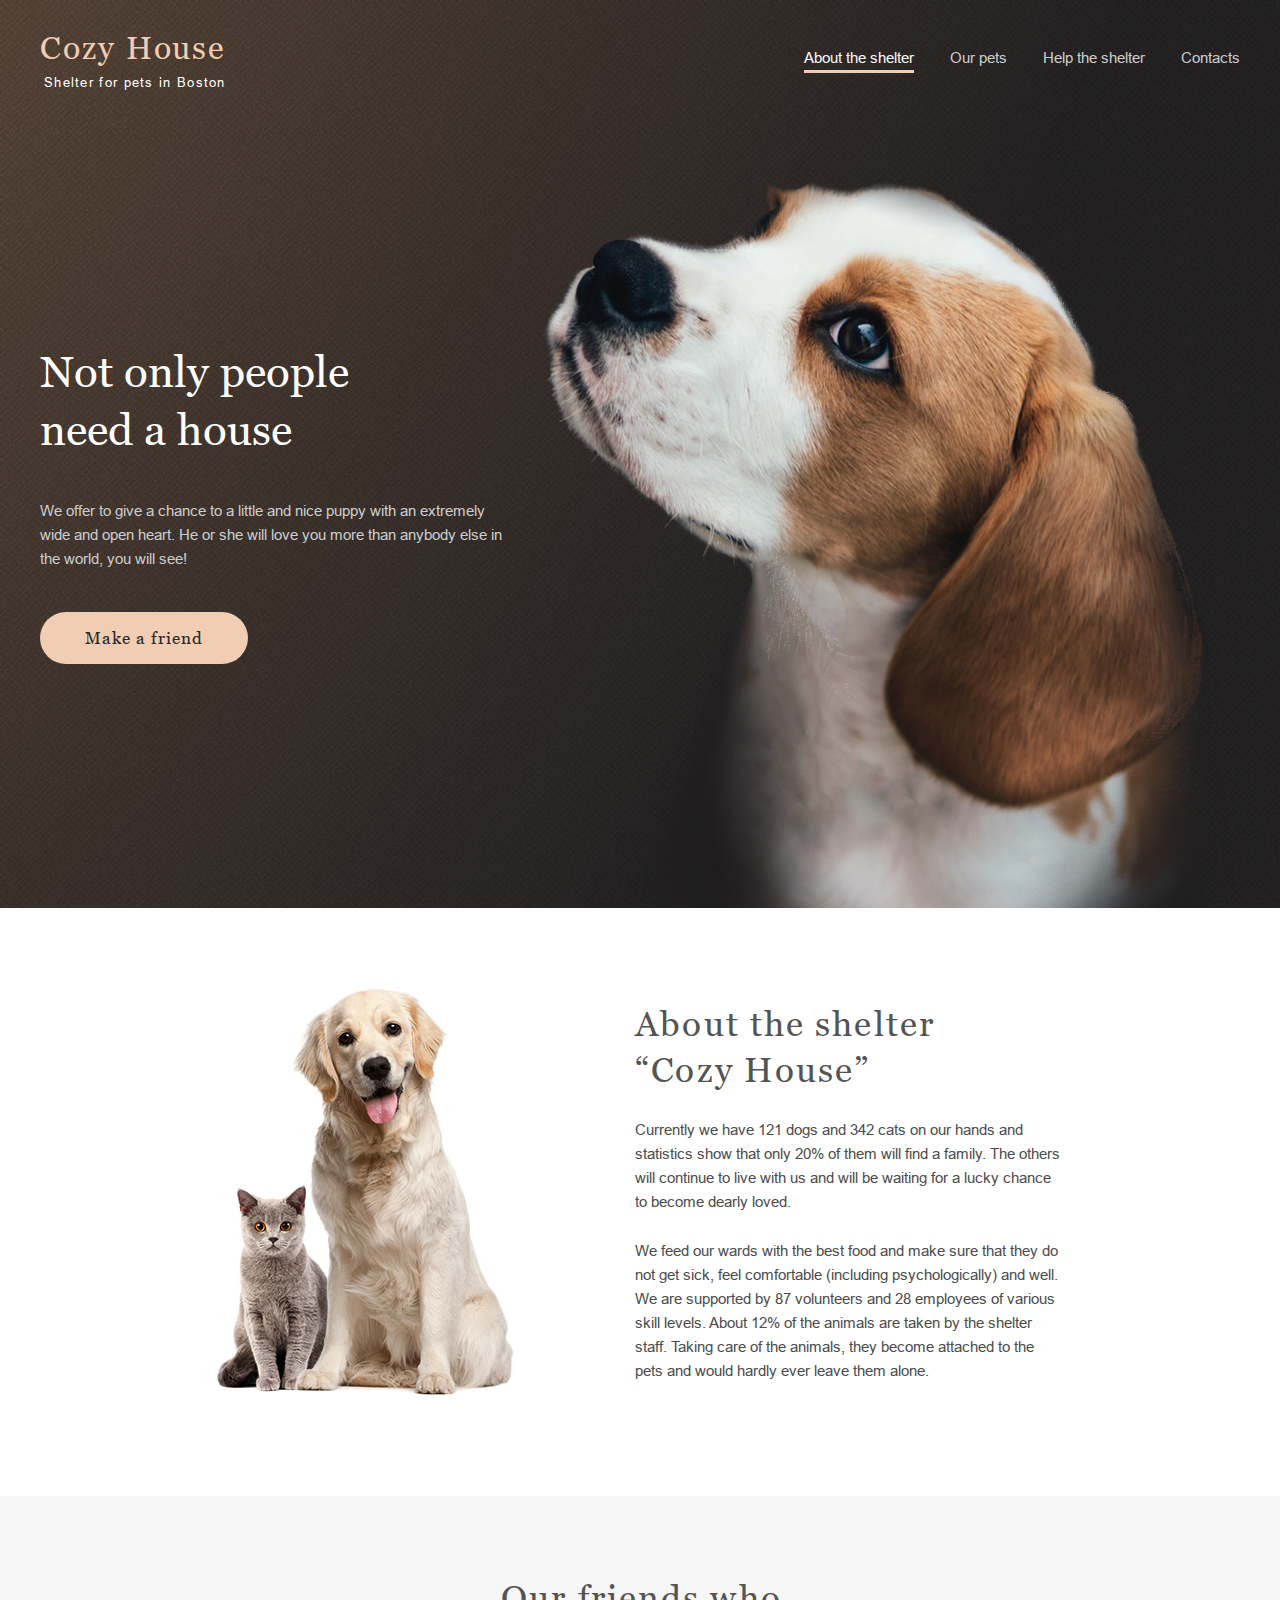
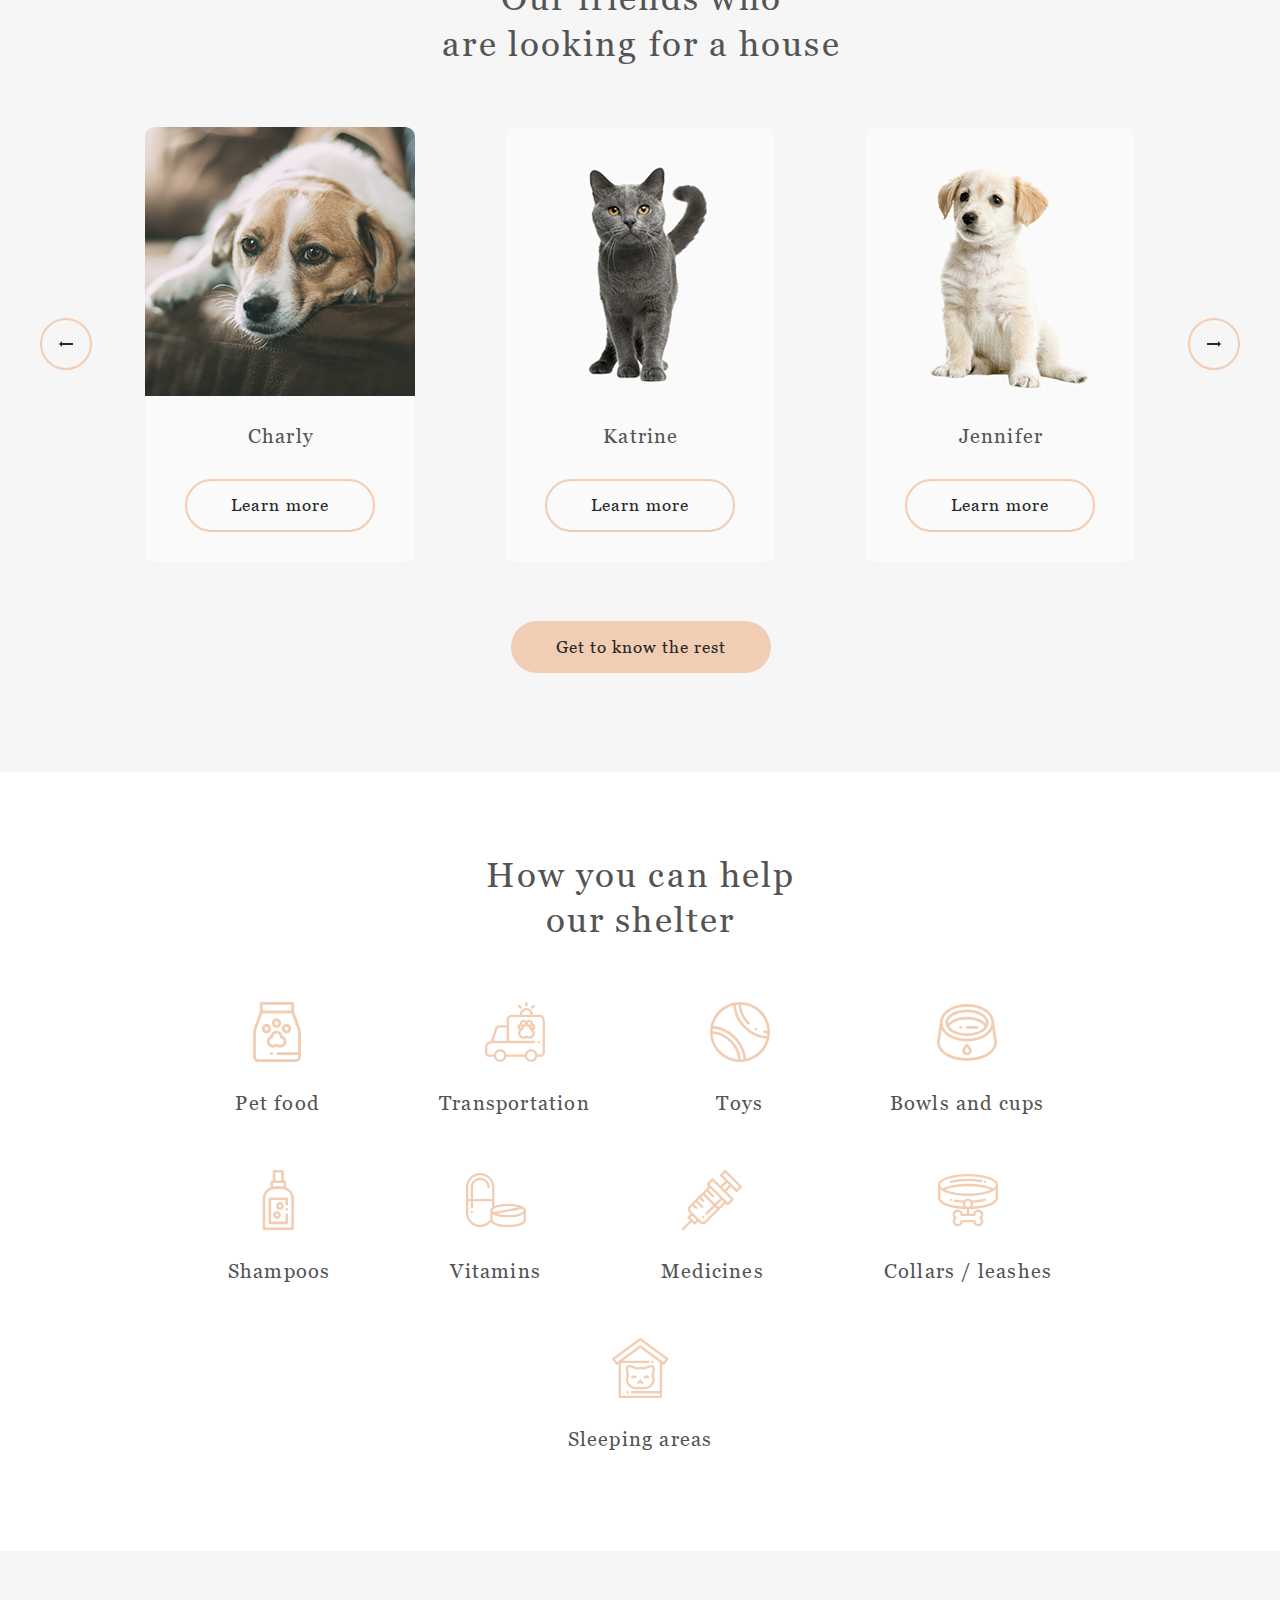
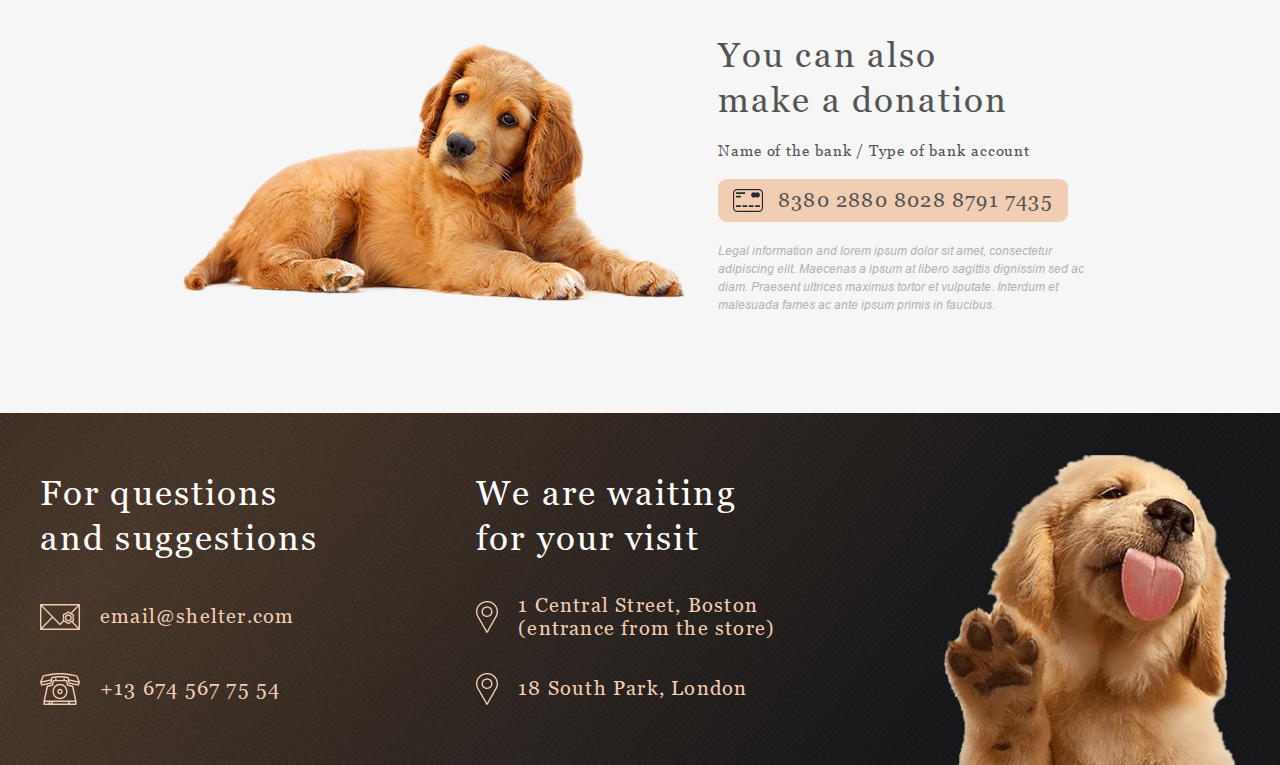
==== pages/main/index.html @ 8d9d57c0 "init: add project" ====
<!DOCTYPE html>
<html lang="en">

<head>
	<meta charset="UTF-8">
	<meta http-equiv="X-UA-Compatible" content="IE=edge">
	<meta name="viewport" content="width=device-width, initial-scale=1.0">
	<link rel="stylesheet" href="style.css">
	<title>Shelter</title>
	<link rel="icon" href="../../assets/icons/favicon.png" type="image/png">

</head>

<body>
	<div class="wrapper">

		<header class="header ">
			<div class="header__container __container">
				<div class="header__logo logo">
					<a class="logo__link" href="#no_scroll">
						<div class="logo__title">
							Cozy House
						</div>
						<div class="logo__text">
							Shelter for pets in Boston
						</div>
					</a>

				</div>
				<div class="header__menu menu">
					<nav class="menu__body">
						<ul class="menu__list">
							<li class="menu__item"><a class="menu__link choose-link" >About the shelter</a>
							</li>
							<li class="menu__item"><a class="menu__link" href="../pets/index.html">Our pets</a></li>
							<li class="menu__item"><a class="menu__link" href="#help">Help the shelter</a></li>
							<li class="menu__item"><a class="menu__link" href="#contact">Contacts</a></li>
						</ul>
					</nav>
				</div>
				<div class="header__burger burger">

					<a class="burger__menu"><span></span></a>

				</div>
				<div class="burger__back"></div>
			</div>
		</header>

		<main class="main">

			<section class="main__notonly notonly">
				<div class="notonly__container __container">
					<div class="notonly__content">
						<h1 class="notonly__title ">Not only people <br> need a house</h1>
						<p class="notonly__text text">We offer to give a chance to a little and nice puppy with an extremely
							wide and open heart. He or she will love you more than anybody else in the world, you will see!</p>
						<div class="notonly__button button">
							<a class="button__link" href="#friend">
								<div class="button__text">
									Make a friend
								</div>
							</a>
						</div>
					</div>
					<div class="notonly__backphoto">
						<img class="notonly__img" src="../../assets/images/start-screen-puppy.png" alt="big dog">
					</div>
				</div>

			</section>

			<section class="main__about about">
				<div class="about__container __container">
					<div class="about__backphoto">
						<img class="about__img" src="../../assets/images/about-pets.png" alt="dog and cat">
					</div>
					<div class="about__content">
						<h2 class="about__title title">About the shelter “Cozy House”</h2>
						<p class="about__text1 text">Currently we have 121 dogs and 342 cats on our hands and statistics show
							that only 20% of them will find a family. The others will continue to live with us and will be
							waiting for a lucky chance to become dearly loved.</p>
						<p class="about__text2 text">We feed our wards with the best food and make sure that they do not get
							sick, feel comfortable (including psychologically) and well. We are supported by 87 volunteers and
							28 employees of various skill levels. About 12% of the animals are taken by the shelter staff.
							Taking care of the animals, they become attached to the pets and would hardly ever leave them
							alone.</p>
					</div>
				</div>
			</section>

			<section id="friend" class="main__ourfriends ourfriends">
				<div class="ourfriends__container __container">
					<h2 class="ourfriends__title title">Our friends who <br> are looking for a house</h2>

					<div class="ourfriends__choose" >
						<div class="ourfriends__arrow-button arrow-left">
							<div class="ourfriends__arrow-button-box">
								<img class="ourfriends__img-arrow" src="../../assets/icons/Arrow.png" alt="arrow">
							</div>
						</div>

						<div class="ourfriends__slider">
							<div class="ourfriends__slider-main">

							</div>
						</div>

						<div class="ourfriends__arrow-button arrow-right">
							<div class="ourfriends__arrow-button-box">
								<img class="ourfriends__img-arrow" src="../../assets/icons/Arrow1.png" alt="arrow">
							</div>
						</div>
					</div>

					<div class="ourfriends__button button">
						<a class="button__link" href="../pets/index.html">
							<div class="button__text">
								Get to know the rest
							</div>
						</a>
					</div>
				</div>
			</section>

			<section id="help" class="main__help help">
				<div class="help__container __container">

					<h2  class="help__title title">How you can help our shelter</h2>

					<div class="help__icons icons">

						<div class="help__icon icon">
							<div class="icon__icon">
								<img class="icon__img" src="../../assets/icons/icon-pet-food.svg" alt="food">
							</div>
							<div class="icon__name-icon">Pet food</div>
						</div>
						<div class="help__icon icon">
							<div class="icon__icon">
								<img class="icon__img" src="../../assets/icons/icon-transportation.svg" alt="transportation">
							</div>
							<div class="icon__name-icon">Transportation</div>
						</div>
						<div class="help__icon icon">
							<div class="icon__icon">
								<img class="icon__img" src="../../assets/icons/icon-toys.svg" alt="toys">
							</div>
							<div class="icon__name-icon">Toys</div>
						</div>
						<div class="help__icon icon">
							<div class="icon__icon">
								<img class="icon__img" src="../../assets/icons/icon-bowls-and-cups.svg" alt="bowls">
							</div>
							<div class="icon__name-icon">Bowls and cups</div>
						</div>
						<div class="help__icon icon">
							<div class="icon__icon">
								<img class="icon__img" src="../../assets/icons/icon-shampoos.svg" alt="shampoos">
							</div>
							<div class="icon__name-icon">Shampoos</div>
						</div>
						<div class="help__icon icon">
							<div class="icon__icon">
								<img class="icon__img" src="../../assets/icons/icon-vitamins.svg" alt="vitamins">
							</div>
							<div class="icon__name-icon">Vitamins</div>
						</div>
						<div class="help__icon icon">
							<div class="icon__icon">
								<img class="icon__img" src="../../assets/icons/icon-medicines.svg" alt="medicines">
							</div>
							<div class="icon__name-icon">Medicines</div>
						</div>
						<div class="help__icon icon">
							<div class="icon__icon">
								<img class="icon__img" src="../../assets/icons/icon-collars-leashes.svg" alt="collars">
							</div>
							<div class="icon__name-icon">Collars / leashes</div>
						</div>
						<div class="help__icon icon">
							<div class="icon__icon">
								<img class="icon__img" src="../../assets/icons/icon-sleeping-area.svg" alt="sleeping">
							</div>
							<div class="icon__name-icon">Sleeping areas</div>
						</div>
					</div>
				</div>
			</section>

			<section class="main__inaddition inaddition">
				<div class="inaddition__container __container">
					<div class="inaddition__backphoto">
						<img class="inaddition__img" src="../../assets/images/donation-dog.png" alt="dog">
					</div>
					<div class="inaddition__content">
						<h2 class="inaddition__title title">You can also <br> make a donation</h2>
						<div class="inaddition__name-bank">Name of the bank / Type of bank account</div>

						<div class="inaddition__card-bank">
							<a class="inaddition__number-card-bank-link" href="#no_scroll">
								<div class="inaddition__img-card-bank">
									<img class="inaddition__img-card" src="../../assets/icons/credit-card.svg" alt="icon-card">
								</div>
								<div class="inaddition__number-card-bank"> 8380 2880 8028 8791 7435</div>
							</a>
						</div>
						<div class="inaddition__info">Legal information and lorem ipsum dolor sit amet, consectetur adipiscing
							elit. Maecenas a ipsum at libero sagittis dignissim sed ac diam. Praesent ultrices maximus tortor
							et vulputate. Interdum et malesuada fames ac ante ipsum primis in faucibus.</div>
					</div>
				</div>
			</section>
		</main>

		<footer id="contact" class="footer">
			<div class="footer__container __container">
				<div class="footer__content">
					<div class="footer__column1">
						<h2 class="footer__title">For questions and suggestions</h2>
						<div class="footer__contacts">
							<div class="footer__contact-email">
								<a class="footer__contact-link" href="mailto:email@shelter.com">
									<div class="footer__img-icon-contact">
										<img class="footer__img-icon" src="../../assets/icons/icon-email.svg" alt="email">
									</div>
									<div class="footer__text">email@shelter.com</div>
								</a>
							</div>
							<div class="footer__contact-tel">
								<a class="footer__contact-link" href="tel:+136745677554">
									<div class="footer__img-icon-contact">
										<img class="footer__img-icon" src="../../assets/icons/icon-phone.svg" alt="phone">
									</div>
									<div class="footer__text">+13 674 567 75 54</div>
								</a>
							</div>
						</div>
					</div>
					<div class="footer__column2">
						<h2 class="footer__title">We are waiting for your visit</h2>
						<div class="footer__contacts">
							<div class="footer__contact-adr1">
								<a class="footer__contact-link"
									href="https://www.google.com/maps/place/1+Centre+St,+Boston,+MA+02119,+%D0%A1%D0%A8%D0%90/@42.3299237,-71.0923747,19.5z/data=!4m6!3m5!1s0x89e37a260516d22d:0x67663c18c6a54ce9!8m2!3d42.3300628!4d-71.0920028!16s%2Fg%2F11td12jd0m"
									target="_blank">
									<div class="footer__img-icon-contact">
										<img class="footer__img-icon" src="../../assets/icons/pin.png" alt="pin">
									</div>
									<div class="footer__text">1 Central Street, Boston (entrance from the store)</div>
								</a>
							</div>
							<div class="footer__contact-adr2">
								<a class="footer__contact-link"
									href="https://www.google.com/maps/place/South+Park+Court,+18+S+Park+Rd,+London+SW19+8TD,+%D0%92%D0%B5%D0%BB%D0%B8%D0%BA%D0%BE%D0%B1%D1%80%D0%B8%D1%82%D0%B0%D0%BD%D0%B8%D1%8F/@51.4202461,-0.2002622,21z/data=!4m6!3m5!1s0x487608baa7401b31:0x18e66d9fcd2f7d77!8m2!3d51.4202685!4d-0.2001799!16s%2Fg%2F1wtbtc88"
									target="_blank">
									<div class="footer__img-icon-contact">
										<img class="footer__img-icon" src="../../assets/icons/pin.png" alt="pin">
									</div>
									<div class="footer__text">18 South Park, London </div>
								</a>
							</div>
						</div>
					</div>
				</div>
				<div class="footer__photo">
					<img class="footer__img" src="../../assets/images/footer-puppy.png" alt="big dog">
				</div>
			</div>
		</footer>

	</div>

	<script type="module" src="./index.js"></script>
</body>

</html>
---- pages/main/style.css ----
@font-face {
  font-family: "Georgia";
  src: url("../../assets/fonts/Georgia/Georgia.woff2") format("woff2"),
    url("../../assets/fonts/Georgia/Georgia.woff") format("woff");
  font-weight: normal;
  font-style: normal;
  font-display: swap;
}

@font-face {
  font-family: "Georgia";
  src: url("../../assets/fonts/Georgia/Georgia-Italic.woff2") format("woff2"),
    url("../../assets/fonts/Georgia/Georgia-Italic.woff") format("woff");
  font-weight: normal;
  font-style: italic;
  font-display: swap;
}

@font-face {
  font-family: "Georgia";
  src: url("../../assets/fonts/Georgia/Georgia-BoldItalic.woff2")
      format("woff2"),
    url("../../assets/fonts/Georgia/Georgia-BoldItalic.woff") format("woff");
  font-weight: bold;
  font-style: italic;
  font-display: swap;
}

@font-face {
  font-family: "Georgia";
  src: url("../../assets/fonts/Georgia/Georgia-Bold.woff2") format("woff2"),
    url("../../assets/fonts/Georgia/Georgia-Bold.woff") format("woff");
  font-weight: bold;
  font-style: normal;
  font-display: swap;
}

@font-face {
  font-family: "Arial Narrow";
  src: url("../../assets/fonts/Arial/ArialNarrow-Bold.woff2") format("woff2"),
    url("../../assets/fonts/Arial/ArialNarrow-Bold.woff") format("woff");
  font-weight: bold;
  font-style: normal;
  font-display: swap;
}

@font-face {
  font-family: "Arial Narrow";
  src: url("../../assets/fonts/Arial/ArialNarrow-BoldItalic.woff2")
      format("woff2"),
    url("../../assets/fonts/Arial/ArialNarrow-BoldItalic.woff") format("woff");
  font-weight: bold;
  font-style: italic;
  font-display: swap;
}

@font-face {
  font-family: "Arial";
  src: url("../../assets/fonts/Arial/ArialMT.woff2") format("woff2"),
    url("../../assets/fonts/Arial/ArialMT.woff") format("woff");
  font-weight: normal;
  font-style: normal;
  font-display: swap;
}

@font-face {
  font-family: "Arial";
  src: url("../../assets/fonts/Arial/Arial-ItalicMT.woff2") format("woff2"),
    url("../../assets/fonts/Arial/Arial-ItalicMT.woff") format("woff");
  font-weight: normal;
  font-style: italic;
  font-display: swap;
}

@font-face {
  font-family: "Arial Narrow";
  src: url("../../assets/fonts/Arial/ArialNarrow.woff2") format("woff2"),
    url("../../assets/fonts/Arial/ArialNarrow.woff") format("woff");
  font-weight: normal;
  font-style: normal;
  font-display: swap;
}

@font-face {
  font-family: "Arial Narrow";
  src: url("../../assets/fonts/Arial/ArialNarrow-Italic.woff2") format("woff2"),
    url("../../assets/fonts/Arial/ArialNarrow-Italic.woff") format("woff");
  font-weight: normal;
  font-style: italic;
  font-display: swap;
}

@font-face {
  font-family: "Arial";
  src: url("../../assets/fonts/Arial/Arial-BoldMT.woff2") format("woff2"),
    url("../../assets/fonts/Arial/Arial-BoldMT.woff") format("woff");
  font-weight: bold;
  font-style: normal;
  font-display: swap;
}

@font-face {
  font-family: "Arial";
  src: url("../../assets/fonts/Arial/Arial-BoldItalicMT.woff2") format("woff2"),
    url("../../assets/fonts/Arial/Arial-BoldItalicMT.woff") format("woff");
  font-weight: bold;
  font-style: italic;
  font-display: swap;
}

@font-face {
  font-family: "Arial";
  src: url("../../assets/fonts/Arial/Arial-Black.woff2") format("woff2"),
    url("../../assets/fonts/Arial/Arial-Black.woff") format("woff");
  font-weight: 900;
  font-style: normal;
  font-display: swap;
}

*,
*:before,
*:after {
  padding: 0;
  margin: 0;
  border: 0;
  box-sizing: border-box;
}

a {
  text-decoration: none;
  color: inherit;
}
ul,
ol,
li {
  list-style: none;
}
img {
  vertical-align: top;
}
h1,
h2,
h3,
h4,
h5,
h6 {
  font-size: inherit;
  font-weight: inherit;
}
html,
body {
  height: 100%;
  line-height: 1;
  scroll-behavior: smooth;
}

.wrapper {
  overflow: hidden;
  display: flex;
  flex-direction: column;
  min-height: 100%;
}
.__container {
  max-width: 1280px;
  margin: 0px auto;
  padding: 0px 40px;
}
.header {
  position: absolute;
  width: 100%;
  top: 0;
  left: 0;
  z-index: 50;
  overflow: hidden;
}
.header__container {
  display: flex;
  width: 100%;
  padding-top: 30px;
  justify-content: space-between;
}
.header__logo {
  display: flex;
  width: 300px;
}

.logo__link {
  display: flex;
  flex-direction: column;
  width: 100%;
  transition: 0.3s;
}
.logo__title {
  padding: 1px 0px 0px 0px;
  font-family: "Georgia";
  font-style: normal;
  font-weight: 400;

  font-size: 2rem;
  line-height: 110%;
  letter-spacing: 0.06em;
  color: #f1cdb3;
}
.logo__text {
  font-family: "Arial";
  font-style: normal;
  font-weight: 400;

  font-size: 0.81rem;
  line-height: 15px;
  letter-spacing: 0.1em;
  color: #ffffff;
  padding: 9px 0px 0px 4px;
}
.logo__link:hover,
.logo__link:active,
.logo__link:focus {
  opacity: 70%;
  box-shadow: 5px 5px 30px rgba(13, 13, 13, 0.144);
}
.header__menu {
  display: flex;
  width: 100%;
  justify-content: flex-end;
}
.menu__list {
  display: flex;
}
.menu__item {
  padding: 16px 0px 20px 36px;
}
.menu__link {
  font-family: "Arial";
  font-style: normal;
  font-weight: 400;

  font-size: 0.94rem;
  line-height: 160%;
  color: #cdcdcd;
  transition: color 0.3s, border-bottom 0.3s;
}

.choose-link {
  position: relative;
  color: #fafafa;
  cursor: default;
  pointer-events: none;
  padding: 0px 0px 4px 0px;
  border-bottom: 3px solid #f1cdb3;
}

.menu__link:not(.choose-link):hover {
  color: #fafafa;
}
.menu__link:not(.choose-link):active,
.menu__link:not(.choose-link):focus {
  color: #fafafa;
  border-bottom: 3px solid #f1cdb3;
  padding: 0px 0px 4px 0px;
}
.main {
  flex: 1 1 auto;
}
.main__notonly {
  background: url("../../assets/images/start-screen-gradient-background.png");
  background-size: cover;
}
.header__burger {
  display: none;
}
.burger__menu {
  transition: 0.9s;
}
.burger__back {
  position: fixed;
  visibility: hidden;
  width: 200%;
  height: 200%;
  background: rgba(41, 41, 41, 0.6);
  opacity: 0;
  transition: opacity 0.3s;
  z-index: -1;
  margin: -50px -50px -50px -50px;
}
.burger__back.burger-open {
  visibility: visible;
  opacity: 1;

  z-index: 54;
}

.notonly__container {
  display: flex;
  padding-top: 180px;
}
.notonly__content {
  display: flex;
  flex-direction: column;
  flex: 0 1 41.8%;
  justify-content: center;
  padding: 0px 0px 80px 0px;
}
.notonly__title {
  padding: 0px 5px 0px 0px;
  font-family: "Georgia";
  font-style: normal;
  font-weight: 400;

  font-size: 2.75rem;
  line-height: 130%;
  color: #ffffff;
  letter-spacing: 0;
}
.notonly__text {
  font-family: "Arial";
  font-style: normal;
  font-weight: 400;

  font-size: 0.94rem;
  line-height: 160%;
  color: #cdcdcd;
  padding: 40px 30px 0px 0px;
}
.notonly__button {
  padding: 41px 0px 0px 0px;
  display: flex;
}
.button__link {
  display: inline-block;
  padding: 15px 45px 15px 45px;
  background: #f1cdb3;
  border-radius: 100px;
  transition: 0.3s;
}
.button__text {
  font-family: "Georgia";
  font-style: normal;
  font-weight: 400;

  font-size: 1.06rem;
  line-height: 130%;
  letter-spacing: 0.06em;
  color: #292929;
}
.button__link:hover {
  background: #fddcc4;
}
.button__link:focus,
.button__link:active {
  background: #fddcc4;
}
.notonly__backphoto {
  display: flex;
  flex: 0 1 58.2%;
}
.notonly__img {
  height: auto;
  width: 100%;
}
.about {
  background: #ffffff;
}
.about__container {
  display: flex;
  justify-content: left;
}
.about__backphoto {
  display: flex;
  justify-content: center;
  flex: 1 0 49.6%;
  padding: 80px 0px 100px 55px;
}
.about__img {
  max-width: 300px;
  max-height: 408px;
}
.about__content {
  display: flex;
  flex-direction: column;
  flex: 1 0 50.4%;
}
.about__title {
  padding: 94px 0px 0px 0px;
  max-width: 370px;
}
.title {
  font-family: "Georgia";
  font-style: normal;
  font-weight: 400;

  font-size: 2.19rem;
  line-height: 130%;
  letter-spacing: 0.06em;
  color: #545454;
}
.about__text1 {
  max-width: 430px;
  padding: 24px 0px 0px 0px;
  font-family: "Arial";
  font-style: normal;
  font-weight: 400;

  font-size: 0.94rem;
  line-height: 160%;
  color: #4c4c4c;
}
.about__text2 {
  max-width: 430px;
  padding: 25px 0px 0px 0px;
  font-family: "Arial";
  font-style: normal;
  font-weight: 400;

  font-size: 0.94rem;
  line-height: 160%;
  color: #4c4c4c;
}
.ourfriends {
  background: #f6f6f6;
}
.ourfriends__container {
  display: flex;
  flex-direction: column;
}
.ourfriends__title {
  padding: 80px 0px 0px 3px;
  align-self: center;
  width: 100%;
  text-align: center;
}
.ourfriends__choose {
  width: 100%;
  display: flex;

  justify-content: space-between;
  padding: 59px 0px 0px 0px;
}
.ourfriends__slider {
  position: relative;
  display: flex;
  box-sizing: border-box;
  max-width: 990px;
  width: 100%;
  height: 435px;
  overflow: hidden;
  justify-content: center;
}

.ourfriends__slider-main {
  position: relative;
  width: 100%;
  display: flex;
  justify-content: center;
  gap: 90px;
}
.ourfriends__cards {
  position: absolute;
  display: flex;
  justify-content: space-between;
  width: 100%;

  animation-duration: 0.9s;
  transition: 0.9s;
}
.ourfriends__cards {
  animation-name: speed;
}

.ourfriends__card {
  display: flex;
  flex-direction: column;
  align-items: center;
  width: 270px;
  height: 435px;
  background: #fafafa;
  border-radius: 9px;

  cursor: pointer;
  animation-name: speed;
  animation-duration: 0.9s;
  transition: 0.9s;
}

@keyframes speed {
  0% {
    width: 100%;
  }
  100% {
    width: 100%;
  }
}

.card__photo {
  flex: 1 1 auto;
  max-width: 270px;
  height: 270px;
  border-radius: 9px 9px 0 0;
  overflow: hidden;
}

.card__img {
  max-width: 100%;
  height: 270px;
  object-fit: cover;
  border-radius: 9px 9px 0px 0px;
}

.card__name {
  padding: 29px 0px 0px 2px;
  font-family: "Georgia";
  font-style: normal;
  font-weight: 400;
  font-size: 1.25rem;
  line-height: 23px;
  text-align: center;
  letter-spacing: 0.06em;
  color: #545454;
}

.card__button {
  padding: 31px 0px 30px 0px;
  display: flex;
  justify-content: center;
}
.card__text-button {
  display: inline-block;
  border: 2px solid #f1cdb3;
  border-radius: 100px;
  padding: 13px 44px 13px 44px;
  font-family: "Georgia";
  font-style: normal;
  font-weight: 400;

  font-size: 1.06rem;
  line-height: 130%;
  letter-spacing: 0.06em;
  color: #292929;
  transition: 0.3s;
}

.ourfriends__arrow-button {
  display: flex;
  align-items: center;
}
.ourfriends__arrow-button-box {
  width: 52px;
  height: 52px;
  border: 2px solid #f1cdb3;
  border-radius: 100px;
  display: flex;
  align-items: center;
  justify-content: center;
  transition: 0.3s;
}
.ourfriends__arrow-button-box:hover {
  background: #fddcc4;
  border: 2px solid #fddcc4;
  cursor: pointer;
}
.ourfriends__arrow-button-box:focus,
.ourfriends__arrow-button-box:active {
  background: #f1cdb3;
  border: 2px solid #f1cdb3;
  cursor: pointer;
}

.ourfriends__button {
  display: flex;
  padding: 59px 0px 99px 2px;
  justify-content: center;
}
.ourfriends__card:hover,
.ourfriends__card:active,
.ourfriends__card:focus {
  background: #ffffff;
  box-shadow: 0px 2px 35px 14px rgba(13, 13, 13, 0.04);
  cursor: pointer;
}
.ourfriends__card:hover .card__text-button {
  background: #fddcc4;
  border: 2px solid #fddcc4;
}
.ourfriends__card:active .card__text-button,
.ourfriends__card:focus .card__text-button {
  background: #fddcc4;
  border: 2px solid #fddcc4;
}

.popup {
  position: fixed;
  width: 100%;
  height: 100%;
  background: rgba(41, 41, 41, 0.6);
  top: 0;
  left: 0;
  display: flex;
  justify-content: center;
  align-items: center;
  opacity: 0;
  visibility: hidden;
  overflow-y: auto;
  overflow-x: hidden;
  transition: all 0.5s;
  z-index: 1;
}
.popup.open {
  opacity: 1;

  visibility: visible;
  transition: all 0.5s;
  z-index: 3000;
}
.popup.open .popup__content {
  transform: translate(0px, 0px);
  opacity: 1;
}
.popup__box {
  min-height: 100%;
  width: 900px;

  display: flex;
  align-items: center;
  justify-content: center;
  z-index: 3;
  transition: all 0.5s;
}
.popup__content {
  color: #000;

  background: #fafafa;
  border-radius: 9px;
  position: relative;
  transition: all 0.5s;
  opacity: 1;

  transform: translate(0px, -100%);
}
.popup__card {
  display: flex;
  max-width: 900px;
}
.popup__img-box {
  display: flex;
  align-items: center;
  flex: 1 0 55.56%;
}
.popup__img {
  width: 500px;
  height: 500px;
  border-radius: 9px 0px 0px 9px;
  object-fit: cover;
}
.popup__info {
  display: flex;
  flex-direction: column;
  flex: 1 0 44.44%;
  padding: 50px 20px 0px 29px;
}
.popup__title {
  margin: 0px 0px 10px 0px;
  font-family: "Georgia";
  font-style: normal;
  font-weight: 400;
  font-size: 2.19rem;
  line-height: 130%;
  letter-spacing: 0.06em;
  color: #000000;
}
.popup__name {
  font-family: "Georgia";
  font-style: normal;
  font-weight: 400;
  font-size: 1.25rem;
  line-height: 115%;
  letter-spacing: 0.06em;
  color: #000000;
}

.popup__text {
  font-family: "Georgia";
  font-style: normal;
  font-weight: 400;
  font-size: 0.94rem;
  padding: 41px 0px 42px 0px;
  line-height: 110%;
  letter-spacing: 0.06em;
  color: #000000;
}

.popup__menu {
  padding: 0px 0px 0px 15px;
}

.popup__block {
  list-style: disc;
  font-weight: 700;
  padding: 0px 0px 12px 0px;
  font-family: "Georgia";
  font-style: normal;
  font-size: 0.94rem;
  line-height: 110%;
  letter-spacing: 0.06em;
  color: #000000;
}
.popup__block::marker {
  color: #f1cdb3;
  font-size: 13px;
}

.popup__age {
}
.block-text {
  font-weight: 400;
}

.popup__close {
  position: absolute;
  right: -41px;
  top: -52px;
  display: flex;
  width: 52px;
  height: 52px;
  justify-content: center;
  align-items: center;
  border: 2px solid #f1cdb3;
  border-radius: 100px;
  transition: 0.3s;
}
.popup__close-text {
  color: #000;
  font-size: 30px;
  transform: rotate(45deg);
  font-weight: 700;
}

.popup__close:hover {
  background: #fddcc4;
  border: 2px solid #fddcc4;
  cursor: pointer;
}
.popup__close:focus,
.popup__close:active {
  background: #f1cdb3;
  border: 2px solid #f1cdb3;
  cursor: pointer;
}
.main__help {
  background: #ffffff;
}
.help__container {
  display: flex;
  flex-direction: column;
}
.help__title {
  padding: 81px 0px 0px 1px;
  align-self: center;
  max-width: 315px;
  text-align: center;
}
.help__icons {
  padding: 58px 85px 100px 85px;
  display: flex;
  justify-content: center;
  gap: 55px 120px;
  flex-wrap: wrap;
}
.help__icon {
  display: flex;
  flex-direction: column;
  align-items: center;
}
.icon__name-icon {
  padding: 30px 0px 0px 0px;
  font-family: "Georgia";
  font-style: normal;
  font-weight: 400;

  font-size: 1.25rem;
  line-height: 115%;
  letter-spacing: 0.06em;
  color: #545454;
}
.inaddition {
  background: #f6f6f6;
}
.inaddition__container {
  display: flex;
}
.inaddition__backphoto {
  display: flex;
  flex: 1 0 56.5%;
  padding: 91px 30px 110px 143px;
}
.inaddition__img {
  width: 100%;
}
.inaddition__content {
  padding: 82px 0px 0px 0px;
  display: flex;
  flex: 1 0 43.5%;
  flex-direction: column;
}
.inaddition__name-bank {
  padding: 19px 0px 0px 0px;
  font-family: "Georgia";
  font-style: normal;
  font-weight: 400;

  font-size: 0.94rem;
  line-height: 110%;
  letter-spacing: 0.06em;
  color: #545454;
}
.inaddition__card-bank {
  display: flex;
  margin: 20px 0px 0px 0px;
}
.inaddition__number-card-bank-link {
  display: flex;
  align-items: center;
  padding: 10px 15px 10px 15px;
  background: #f1cdb3;
  border-radius: 9px;
  font-family: "Georgia";
  font-style: normal;
  font-weight: 400;

  font-size: 1.25rem;
  line-height: 115%;
  letter-spacing: 0.06em;
  color: #545454;
  transition: 0.3s;
}
.inaddition__number-card-bank-link:hover,
.inaddition__number-card-bank-link:active,
.inaddition__number-card-bank-link:focus {
  opacity: 85%;
  box-shadow: 5px 5px 30px rgba(13, 13, 13, 0.144);
}
.inaddition__img-card {
  padding: 0px 15px 0px 0px;
}
.inaddition__number-card-bank {
  display: inline-block;
}
.inaddition__info {
  padding: 20px 142px 70px 0px;
  font-family: "Arial";
  font-style: italic;
  font-weight: 400;

  font-size: 0.75rem;
  line-height: 18px;
  color: #b2b2b2;
}
.footer {
  background: url("../../assets/images/footer-gradient-background.png");
  background-size: cover;
}
.footer__container {
  display: flex;
  align-items: flex-end;
}
.footer__content {
  display: flex;
}
.footer__column1 {
  padding: 0px 126px 0px 0px;
}
.footer__column2 {
  padding: 0px 143px 0px 0px;
}
.footer__title {
  padding: 58px 0px 0px 0px;
  font-family: "Georgia";
  font-style: normal;
  font-weight: 400;

  font-size: 2.19rem;
  line-height: 130%;
  letter-spacing: 0.06em;
  color: #ffffff;
}
.footer__contact-email {
  padding: 39px 0px 0px 0px;
}
.footer__contact-tel {
  padding: 40px 0px 60px 0px;
}
.footer__contact-adr1 {
  padding: 32px 0px 0px 0px;
}
.footer__contact-adr2 {
  padding: 33px 0px 60px 0px;
}
.footer__contact-link {
  display: flex;
  transition: 0.3s;
}
.footer__img-icon-contact {
  display: flex;
  align-items: center;
}
.footer__img-icon {
  padding: 0px 20px 0px 0px;
}
.footer__text {
  display: flex;
  font-family: "Georgia";
  font-style: normal;
  font-weight: 400;

  font-size: 1.25rem;
  line-height: 115%;
  letter-spacing: 0.06em;
  color: #f1cdb3;
  align-items: center;
}
.footer__contact-link:hover .footer__text,
.footer__contact-link:focus .footer__text,
.footer__contact-link:active .footer__text {
  color: #ffffffe0;
}
@media (max-width: 1179.99px) {
  .main__notonly {
    background: url("../../assets/images/start-screen-gradient-background768.png");
    background-size: cover;
  }
  .ourfriends__cards {
    width: 100%;
    display: flex;
    gap: 10px;
  }
  .ourfriends__slider {
    width: 87%;
  }
  .ourfriends__button {
    padding: 60px 0px 100px 2px;
  }
  .inaddition__container {
    display: flex;
    flex-direction: column-reverse;
    align-items: center;
  }
  .inaddition__content {
    padding: 79px 0px 0px 0px;
    max-width: 380px;
  }
  .inaddition__title {
    padding: 0px 0px 0px 0px;
  }
  .inaddition__card-bank {
    margin: 20px 0px 0px 0px;
  }
  .inaddition__info {
    padding: 20px 0px 0px 0px;
  }
  .inaddition__backphoto {
    justify-content: center;
    flex: 1 0 100%;
    padding: 60px 0px 99px 0px;
  }
  .footer {
    background: url("../../assets/images/footer-gradient-background768.png");
    background-size: cover;
  }
  .footer__container {
    display: flex;
    flex-wrap: wrap;
    justify-content: center;
    padding-top: 24px;
  }
  .footer__content {
    display: flex;
  }
  .footer__column1 {
    padding: 0px 43px 0px 34px;
  }
  .footer__column2 {
    padding: 0px 34px 0px 0px;
  }
  .footer__title {
    padding: 30px 0px 0px 0px;
  }
  .footer__photo {
    padding: 5px 0px 0px 0px;
  }
}

@media (max-width: 1056.99px) {
  .help__icons {
    padding: 58px 39px 100px 39px;
    display: flex;
    justify-content: center;
    gap: 55px 60px;
    flex-wrap: wrap;
  }
  .help__icon {
    width: 170px;
  }
}

@media (max-width: 1030.99px) {
  .ourfriends__card:nth-child(3) {
    display: none;
  }

  .ourfriends__cards {
    justify-content: space-around;
  }
}

@media (max-width: 999.99px) {
  .about__container {
    flex-direction: column-reverse;
    align-items: center;
  }
  .about__title {
    padding: 80px 0px 0px 0px;
    max-width: 370px;
  }
  .about__backphoto {
    width: 100%;
    padding: 80px 10px 100px 10px;
  }
  .about__img {
    width: 100%;
  }

  .inaddition__backphoto {
    display: flex;
    justify-content: center;
  }
}
@media (max-width: 859.99px) {
  .__container {
    max-width: 830px;
    padding: 0px 30px;
  }
  .header__container {
    padding-top: 30px;
  }
  .notonly__container {
    flex-direction: column;
  }
  .notonly__title {
    padding: 0px 0px 0px 0px;
  }
  .notonly__text {
    padding: 41px 0px 0px 0px;
  }
  .notonly__button {
    padding: 43px 0px 0px 0px;
    justify-content: center;
  }
  .notonly__content {
    padding: 150px 124px 0px 124px;
  }
  .notonly__backphoto {
    padding-top: 98px;
    width: 100%;
    justify-content: right;
  }
  .notonly__img {
    width: 80.5%;
  }
}
@media (max-width: 767.99px) {
  .help__icons {
    padding: 58px 0px 101px 0px;
    display: flex;
    justify-content: center;
    gap: 55px 60px;
    flex-wrap: wrap;
  }
  .help__icon {
    width: 170px;
  }
  .icon__icon {
    display: flex;
    justify-content: center;
  }
  .icon__img {
    height: auto;
  }
  .popup__card {
    max-width: 630px;
  }
  .popup__img {
    width: 350px;
    height: 350px;
    border-radius: 9px 0px 0px 9px;
  }
  .popup__box {
    width: 630px;
  }

  .popup__info {
    padding: 10px 9px 10px 11px;
  }

  .popup__name {
    font-size: 1.25rem;
    line-height: 115%;
    letter-spacing: 0.06em;
    color: #000000;
  }

  .popup__text {
    font-size: 0.81rem;
    padding: 20px 0px 20px 0px;
  }

  .popup__menu {
    padding: 0px 0px 0px 15px;
  }

  .popup__block {
    padding: 0px 0px 6px 0px;
  }
}
@media (max-width: 766.99px) {
  .header__menu {
    position: fixed;
    top: 0;
    right: -320px;
    height: 100%;
    width: 320px;
    background: #292929;
    transition: right 0.8s;
    z-index: 55;
  }

  .header__burger {
    position: relative;
    z-index: 125;
    flex: 0 0 50px;
    display: flex;
    justify-content: flex-end;
    align-items: center;
    cursor: pointer;
    transition: 0.8s;
    margin: 0px -19px 0px 0px;
  }

  .burger__menu {
    display: flex;
    position: relative;
    flex: 0 0 30px;
    height: 22px;
    flex-direction: column;
    justify-content: space-between;
    margin: 0px 10px 0px 10px;
  }
  .burger__menu::before,
  .burger__menu::after {
    content: "";
    background-color: #f1cdb3;
    height: 2px;
  }
  .burger__menu span {
    background-color: #f1cdb3;
    height: 2px;
  }

  body.burger-open {
    overflow: hidden;
  }

  .burger__menu.burger-open {
    transform: rotate(90deg);
  }

  .header__menu.burger-open {
    right: 0px;
  }
  .menu__body {
    display: flex;
    height: 100%;
    width: 100%;
    justify-content: center;
    position: relative;
  }
  .menu__list {
    position: absolute;
    flex-direction: column;
    align-items: center;
    justify-content: center;

    margin-top: 248px;
  }

  .menu__item {
    padding: 1px 0px 40px 0px;
  }
  .menu__link {
    font-size: 2rem;
  }
  .choose-link {
    pointer-events: auto;
    padding: 0px 0px 7px 0px;
  }
  .ourfriends__cards {
    justify-content: space-between;
  }
}
@media (max-width: 744.99px) {
  .ourfriends__container {
    align-items: center;
  }
  .ourfriends__choose {
    padding: 42px 0px 0px 0px;
    justify-content: center;
    flex-wrap: wrap;
    gap: 19px 80px;
    max-width: 330px;
  }
  .ourfriends__slider {
    order: -1;
    max-width: 270px;
    overflow: hidden;
  }
  .ourfriends__card:nth-child(2) {
    display: none;
  }
  .card__button {
    padding: 30px 0px 30px 0px;
  }
  .card__text-button {
    padding: 13px 43px 13px 43px;
  }
  .ourfriends__button {
    padding: 42px 0px 42px 0px;
  }
  .button__link {
    padding: 15px 44px 15px 44px;
  }
}
@media (max-width: 723.99px) {
  .notonly__content {
    display: flex;
    justify-content: center;
    padding: 150px 0px 0px 0px;
  }
  .notonly__title {
    padding: 0px 0px 0px 1px;
    text-align: center;
  }
  .notonly__text {
    padding: 41px 0px 0px 0px;
    text-align: center;
  }
}
@media (max-width: 629.99px) {
  .help__icons {
    padding: 41px 10px 41px 10px;
    display: flex;
    justify-content: space-between;
    gap: 31px 20px;
    flex-wrap: wrap;
  }
  .help__icon {
    width: 130px;
  }
  .icon__icon {
    display: flex;
    justify-content: center;
  }
  .icon__name-icon {
    line-height: 110%;
    padding: 20px 0px 0px 0px;
  }
  .footer {
    background: url("../../assets/images/footer-gradient-background320.png");
    background-size: cover;
  }
  .footer__container {
    display: flex;
    flex-wrap: wrap;
  }
  .footer__content {
    display: flex;
    flex-direction: column;
  }
  .footer__column1 {
    padding: 0px 11px 0px 11px;
  }
  .footer__column2 {
    padding: 0px 11px 0px 11px;
  }
  .footer__contact-email {
    padding: 39px 0px 0px 13px;
  }
  .footer__contact-tel {
    padding: 40px 0px 10px 19px;
  }
  .footer__contact-adr1 {
    margin: 0px -10px 0px -11px;
    padding: 39px 0px 0px 0px;
  }
  .footer__contact-adr2 {
    margin: 0px 0px 0px -11px;
    padding: 40px 0px 35px 0px;
  }
  .footer__img-icon-contact {
    display: flex;
    align-items: center;
  }
  .footer__photo {
    display: flex;
  }
}
@media (max-width: 544.99px) {
  .inaddition__content {
    padding: 81px 0px 0px 0px;
  }
  .inaddition__title {
    padding: 0px 0px 0px 0px;
  }
  .inaddition__card-bank {
    margin: 20px 0px 0px 0px;
  }
  .inaddition__info {
    padding: 20px 0px 0px 0px;
    max-width: 430px;
  }
  .inaddition__backphoto {
    display: flex;
    justify-content: center;
    padding: 60px 0px 100px 1px;
  }
}
@media (max-width: 409.99px) {
  .notonly__title {
    padding: 0px 0px 0px 1px;

    font-size: 1.56rem;
    text-align: center;
    letter-spacing: 0.06em;
  }
  .about__title {
    padding: 41px 10px 0px 11px;
    text-align: center;

    font-size: 1.56rem;
  }
  .ourfriends__title {
    font-size: 1.56rem;
    padding: 42px 0px 0px 0px;
  }
  .help__title {
    padding: 42px 30px 0px 31px;

    font-size: 1.56rem;
    text-align: center;
  }
  .inaddition__title {
    padding: 42px 0px 0px 1px;

    font-size: 1.56rem;
    text-align: center;
  }
  .inaddition__content {
    padding: 0px 0px 0px 0px;
    align-items: center;
  }
  .inaddition__name-bank {
    padding: 19px 13px 0px 13px;
    line-height: 160%;
    letter-spacing: 0;
  }
  .inaddition__card-bank {
    margin: 20px 10px 0px 9px;
  }
  .inaddition__number-card-bank {
    font-size: 0.94rem;
    line-height: 110%;
    letter-spacing: 0.06em;
  }
  .inaddition__number-card-bank-link {
    padding: 10px 15px 10px 15px;
  }
  .inaddition__img-card {
    padding: 0px 15px 0px 0px;
  }
  .inaddition__info {
    padding: 20px 10px 0px 10px;
    text-align: justify;
  }
}
@media (max-width: 359.99px) {
  .inaddition__content {
    padding: 0px 0px 0px 0px;
    align-items: center;
  }
  .inaddition__name-bank {
    padding: 19px 0px 0px 0px;
    line-height: 160%;
    letter-spacing: 0.033em;

    font-size: 0.875rem;
  }
  .inaddition__card-bank {
    margin: 22px 1px 0px 0px;
  }
  .inaddition__number-card-bank {
    font-size: 0.94rem;
    line-height: 110%;
    letter-spacing: 0.06em;
  }
  .inaddition__number-card-bank-link {
    padding: 10px 15px 10px 15px;
  }
  .inaddition__img-card {
    padding: 0px 15px 0px 0px;
  }
  .inaddition__info {
    padding: 20px 10px 0px 10px;
    text-align: justify;
  }
  .help__icons {
    margin: 0px -15px 0px -15px;
    padding: 41px 0px 41px 0px;
    display: flex;
    justify-content: space-between;
    gap: 31px 30px;
    flex-wrap: wrap;
  }
  .help__icon {
    width: 130px;
  }
  .icon__icon {
    display: flex;
    justify-content: center;
  }
  .icon__img {
    width: 83%;
    height: auto;
  }
  .icon__name-icon {
    font-size: 0.94rem;
    line-height: 110%;
    padding: 20px 0px 0px 0px;
  }
}
@media (max-width: 344.99px) {
  .__container {
    max-width: 320px;
    padding: 0px 10px;
  }
  .header__container {
    padding-top: 30px;
  }
  .header__logo {
    padding: 0px 0px 0px 10px;
  }

  .header__burger {
    margin: 0px 0px 0px 0px;
  }
  .notonly__text {
    padding: 41px 0px 0px 0px;
    text-align: center;
  }
  .notonly__content {
    display: flex;
    justify-content: center;
    padding: 150px 0px 0px 0px;
  }
  .notonly__backphoto {
    padding-top: 105px;
    width: 100%;
    justify-content: right;
  }
  .notonly__img {
    width: 87%;
  }
  .main__notonly {
    background: url("../../assets/images/start-screen-gradient-background320.png");
    background-size: cover;
  }
  .notonly__button {
    padding: 42px 0px 0px 0px;
  }
  .about__container {
    flex-direction: column-reverse;
    align-items: center;
  }
  .about__content {
  }
  .about__text1 {
    padding: 25px 15px 0px 15px;
    text-align: justify;
  }
  .about__text2 {
    padding: 22px 15px 0px 15px;
    text-align: justify;
  }
  .about__backphoto {
    width: 87%;
    padding: 39px 0px 42px 0px;
  }
  .about__img {
    width: 100%;
    padding: 0px 0px 0px 0px;
  }
  .help__icons {
    margin: 0px 0px 0px 0px;
    padding: 41px 5px 41px 5px;
    display: flex;
    justify-content: space-between;
    gap: 31px 30px;
    flex-wrap: wrap;
  }
  .help__icon {
    width: 130px;
  }
  .icon__icon {
    display: flex;
    justify-content: center;
  }
  .icon__img {
    width: 83%;
    height: auto;
  }
  .icon__name-icon {
    font-size: 0.94rem;
    line-height: 110%;
    padding: 20px 0px 0px 0px;
  }
  .inaddition__backphoto {
    padding: 0px 0px 0px 0px;
    display: flex;
    justify-content: center;
  }
  .inaddition__img {
    width: 87%;
    padding: 42px 0px 42px 0px;
  }

  .popup__title {
    padding: 1px 0px 0px 2px;
  }
  .popup__card {
    flex-direction: column;
    max-width: 240px;
  }

  .popup__img-box {
    display: none;
  }
  .popup__box {
    max-height: 340px;
    width: 240px;
  }
  .popup__info {
    letter-spacing: 0.11em;
    align-items: center;
    padding: 10px 10px 10px 10px;
  }

  .popup__name {
    text-align: justify;

    padding: 1px 0px 0px 5px;
  }

  .popup__text {
    letter-spacing: 0.06em;
    font-size: 0.81rem;
    padding: 18px 0px 22px 0px;
    text-align: justify;
  }

  .popup__menu {
    text-align: left;
  }

  .popup__block {
    text-align: justify;
    padding: 0px 0px 6px 0px;
  }
  .popup__close {
    right: -30px;
    top: -52px;
  }
  .footer {
    background: url("../../assets/images/footer-gradient-background320.png");
    background-size: cover;
  }
  .footer__container {
    display: flex;
    flex-wrap: wrap;
  }
  .footer__title {
    padding: 30px 0px 0px 0px;

    font-size: 1.56rem;
    text-align: center;
  }
  .footer__content {
    display: flex;
    flex-direction: column;
  }
  .footer__column1 {
    padding: 0px 11px 0px 11px;
  }
  .footer__column2 {
    padding: 0px 11px 0px 11px;
  }
  .footer__contact-email {
    padding: 39px 0px 0px 13px;
  }
  .footer__contact-tel {
    padding: 40px 0px 10px 19px;
  }
  .footer__contact-adr1 {
    margin: 0px -10px 0px -11px;
    padding: 39px 0px 0px 0px;
  }
  .footer__contact-adr2 {
    margin: 0px 0px 0px -11px;
    padding: 40px 0px 35px 0px;
  }
  .footer__img-icon-contact {
    display: flex;
    align-items: center;
  }
  .footer__img-icon {
    padding: 0px 20px 0px 0px;
  }
  .footer__text {
    display: flex;
    font-family: "Georgia";
    font-style: normal;
    font-weight: 400;

    font-size: 1.25rem;
    line-height: 115%;
    letter-spacing: 0.06em;
    color: #f1cdb3;
    align-items: center;
  }
  .footer__photo {
    width: 87%;
    margin: auto;
  }
  .footer__img {
    width: 100%;
  }
}
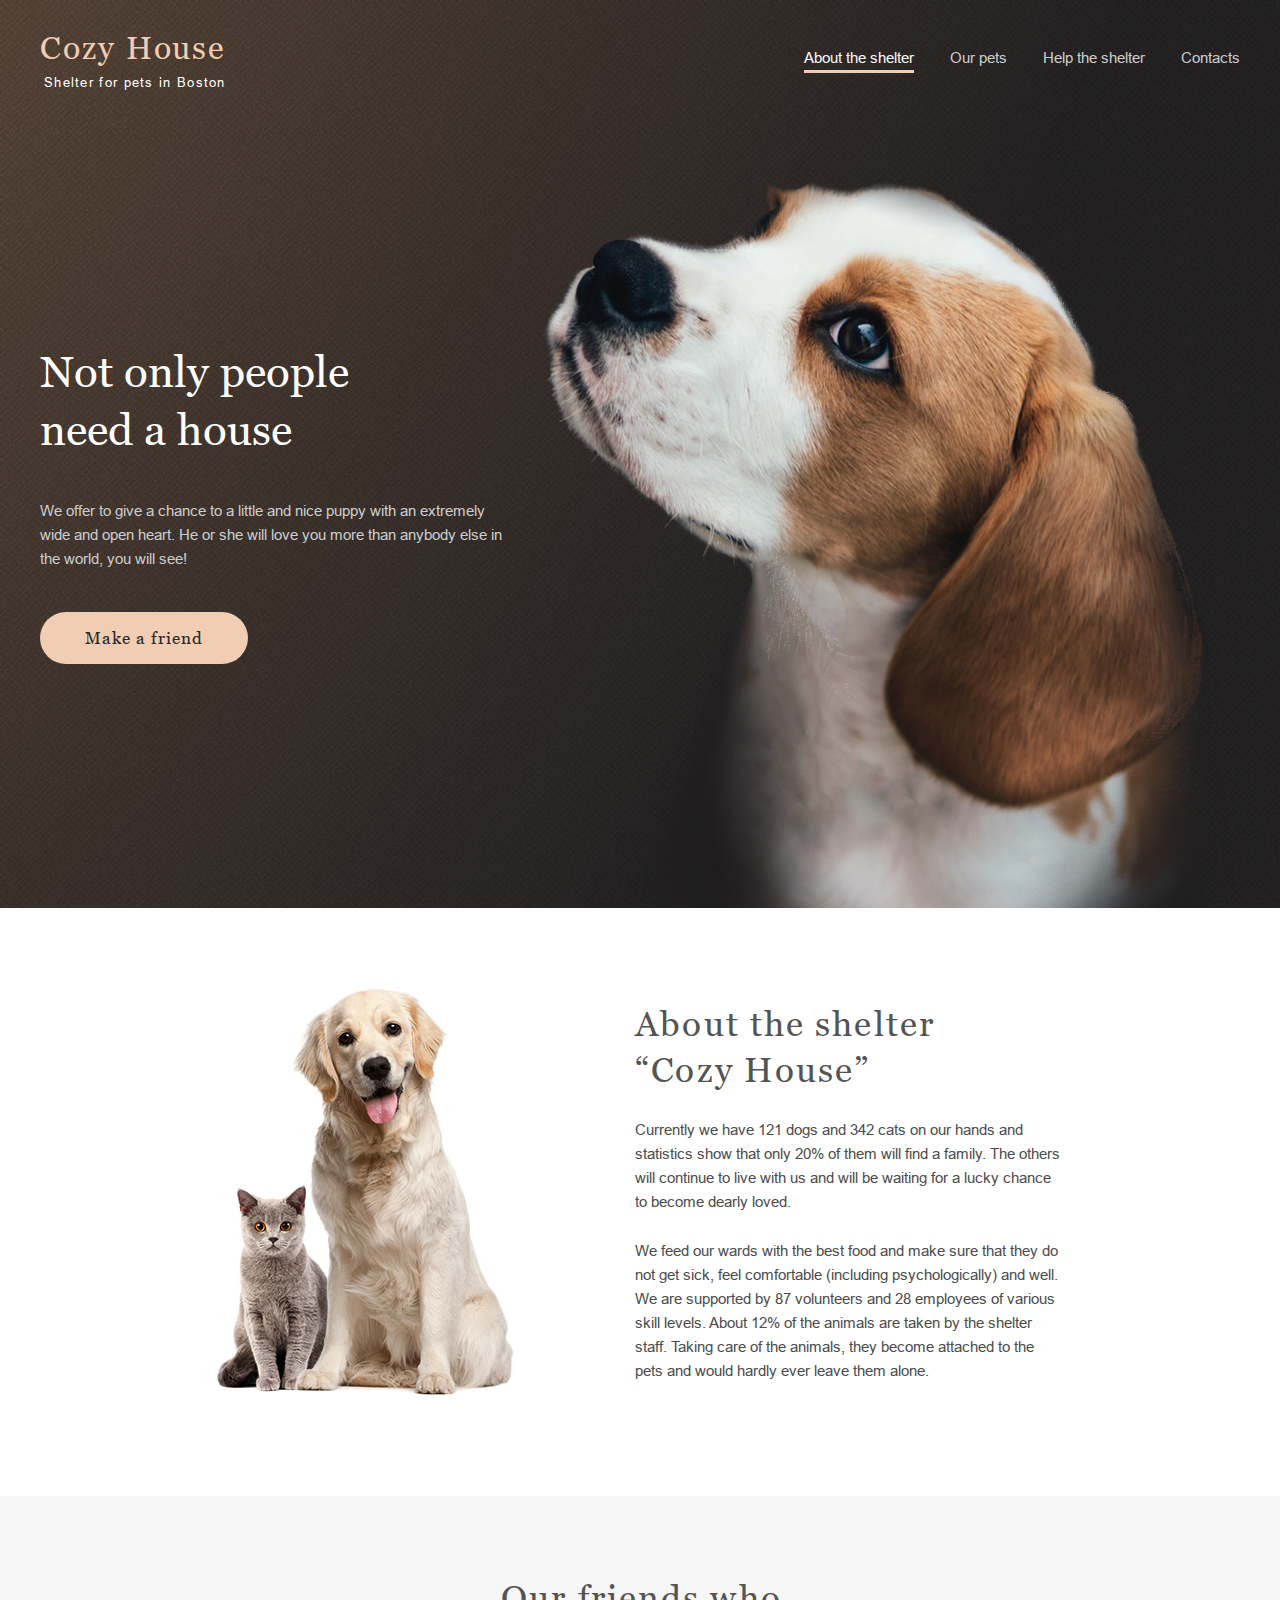
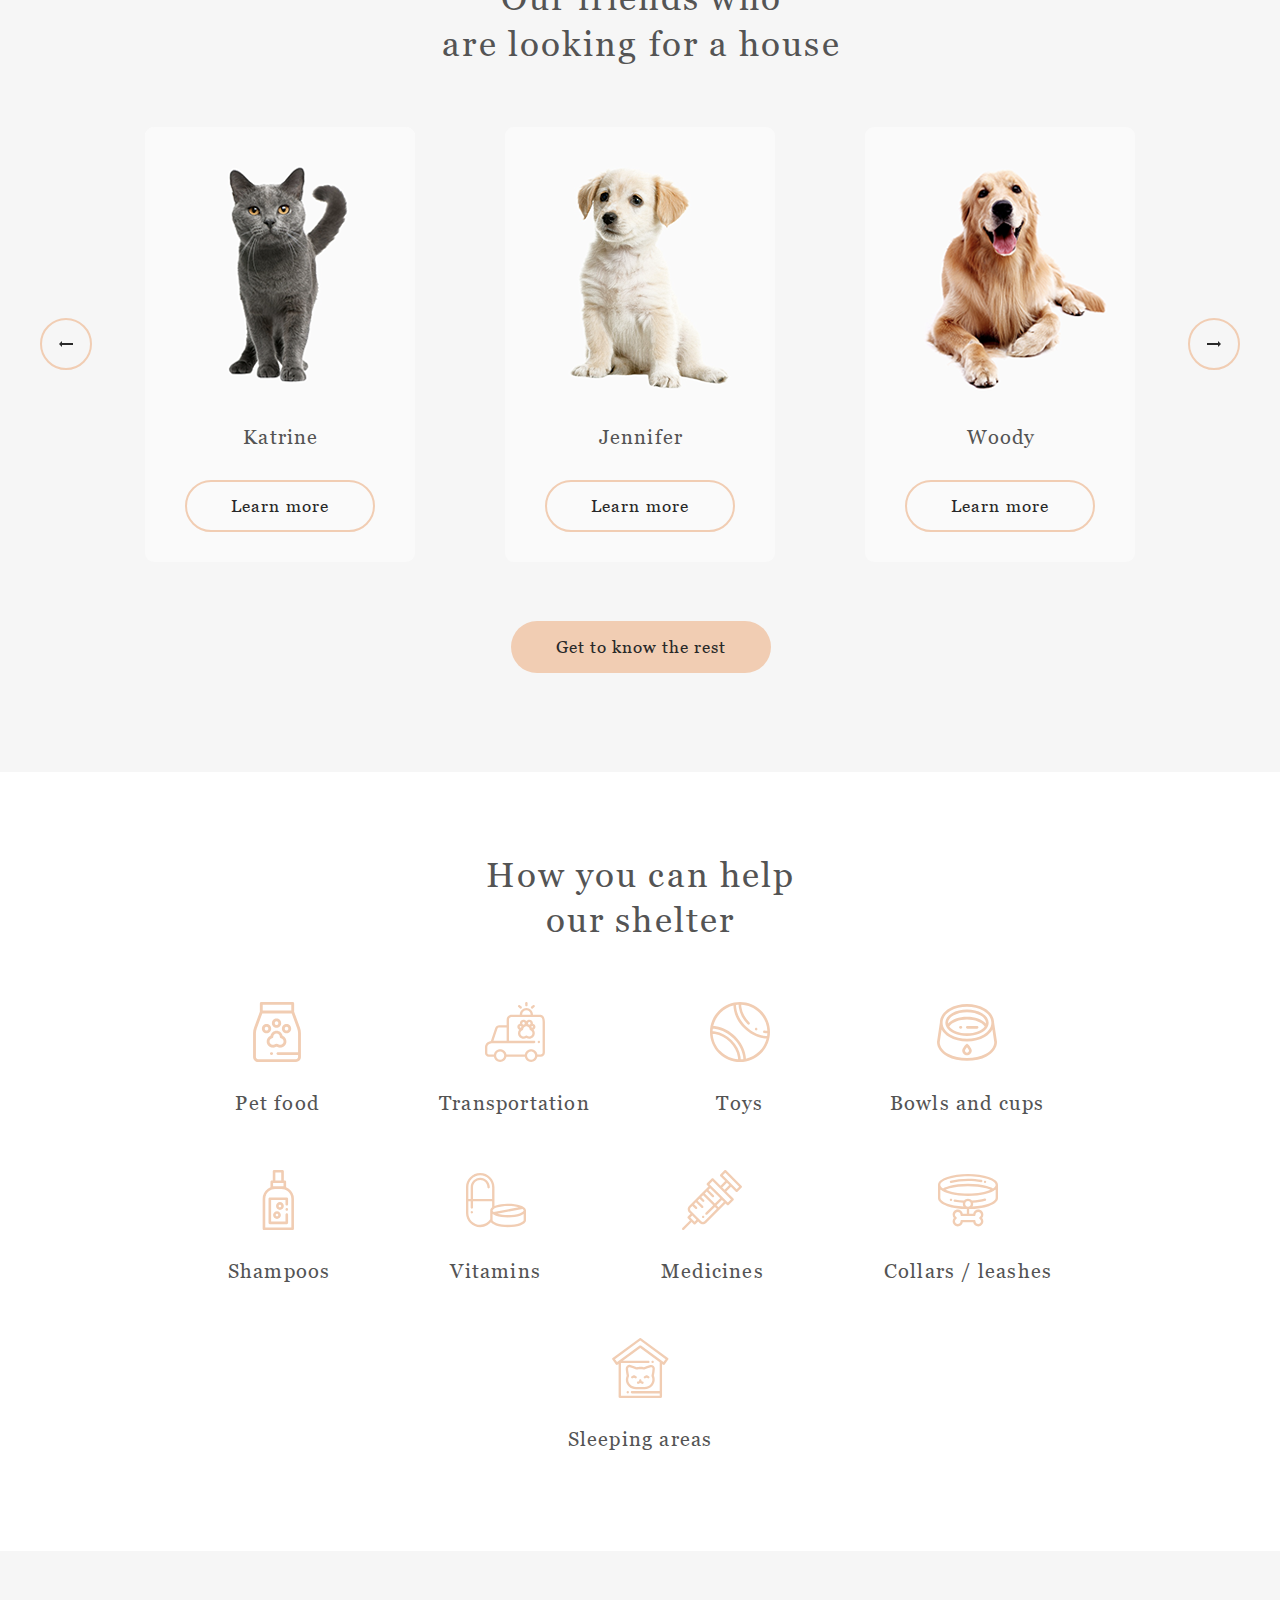
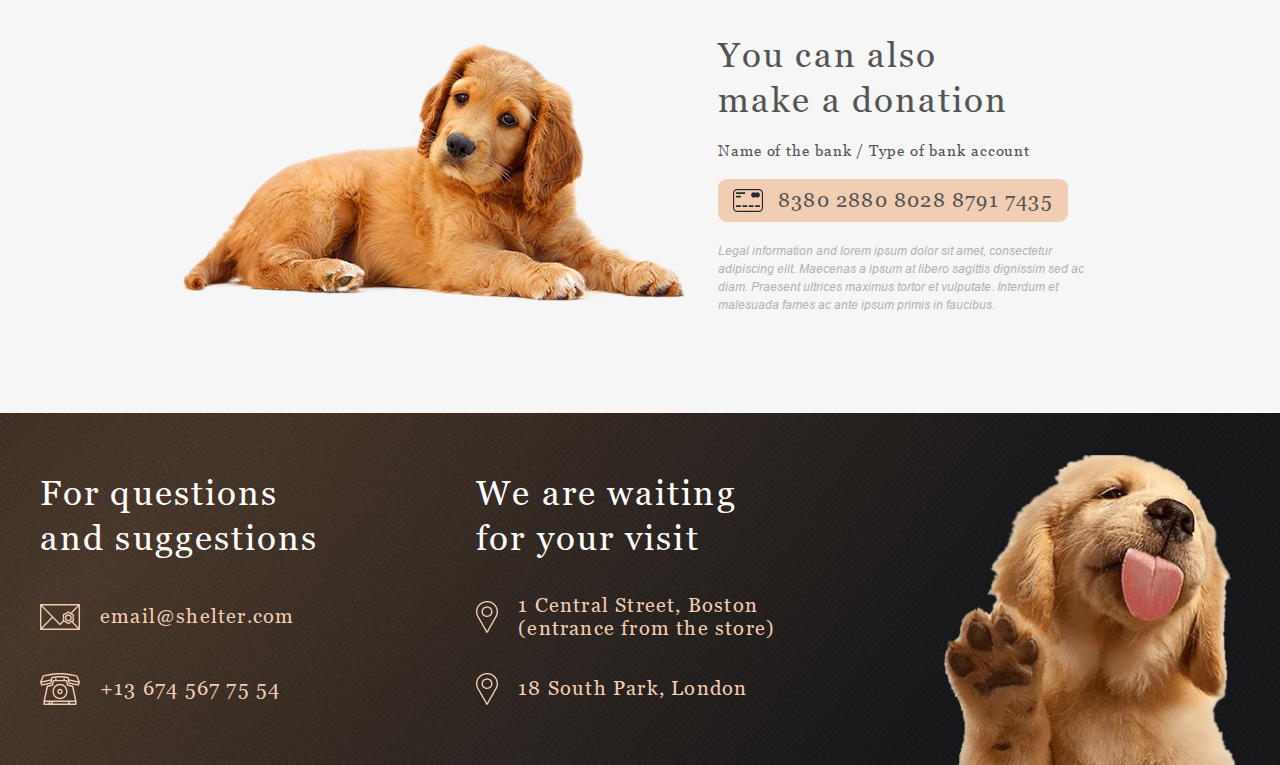
==== commit aa9271cb: "init: add project" ====
--- a/pages/main/index.html
+++ b/pages/main/index.html
@@ -8,13 +8,12 @@
 	<link rel="stylesheet" href="style.css">
 	<title>Shelter</title>
 	<link rel="icon" href="../../assets/icons/favicon.png" type="image/png">
-
 </head>
 
 <body>
 	<div class="wrapper">
 
-		<header class="header ">
+		<header class="header">
 			<div class="header__container __container">
 				<div class="header__logo logo">
 					<a class="logo__link" href="#no_scroll">
@@ -30,8 +29,7 @@
 				<div class="header__menu menu">
 					<nav class="menu__body">
 						<ul class="menu__list">
-							<li class="menu__item"><a class="menu__link choose-link" >About the shelter</a>
-							</li>
+							<li class="menu__item"><a class="menu__link choose-link" href="">About the shelter</a></li>
 							<li class="menu__item"><a class="menu__link" href="../pets/index.html">Our pets</a></li>
 							<li class="menu__item"><a class="menu__link" href="#help">Help the shelter</a></li>
 							<li class="menu__item"><a class="menu__link" href="#contact">Contacts</a></li>
@@ -39,11 +37,10 @@
 					</nav>
 				</div>
 				<div class="header__burger burger">
-
-					<a class="burger__menu"><span></span></a>
-
-				</div>
-				<div class="burger__back"></div>
+					
+					  <a class="burger__menu"><span></span></a>
+					
+				 </div>
 			</div>
 		</header>
 
@@ -93,20 +90,44 @@
 				<div class="ourfriends__container __container">
 					<h2 class="ourfriends__title title">Our friends who <br> are looking for a house</h2>
 
-					<div class="ourfriends__choose" >
-						<div class="ourfriends__arrow-button arrow-left">
+					<div class="ourfriends__choose">
+						<div class="ourfriends__arrow-button">
 							<div class="ourfriends__arrow-button-box">
 								<img class="ourfriends__img-arrow" src="../../assets/icons/Arrow.png" alt="arrow">
 							</div>
 						</div>
-
 						<div class="ourfriends__slider">
-							<div class="ourfriends__slider-main">
-
-							</div>
-						</div>
-
-						<div class="ourfriends__arrow-button arrow-right">
+							<div class="ourfriends__cards cards">
+								<div class="ourfriends__card card">
+									<div class="card__photo">
+										<img class="card__img" src="../../assets/images/katrine.png" alt="katrine">
+									</div>
+									<div class="card__name name">Katrine</div>
+									<div class="card__button">
+										<div class="card__text-button">Learn more</div>
+									</div>
+								</div>
+								<div class="ourfriends__card card">
+									<div class="card__photo">
+										<img class="card__img" src="../../assets/images/jennifer.png" alt="jennifer">
+									</div>
+									<div class="card__name name">Jennifer</div>
+									<div class="card__button">
+										<div class="card__text-button">Learn more</div>
+									</div>
+								</div>
+								<div class="ourfriends__card card">
+									<div class="card__photo">
+										<img class="card__img" src="../../assets/images/woody.png" alt="woody">
+									</div>
+									<div class="card__name name">Woody</div>
+									<div class="card__button">
+										<div class="card__text-button">Learn more</div>
+									</div>
+								</div>
+							</div>
+						</div>
+						<div class="ourfriends__arrow-button">
 							<div class="ourfriends__arrow-button-box">
 								<img class="ourfriends__img-arrow" src="../../assets/icons/Arrow1.png" alt="arrow">
 							</div>
@@ -126,7 +147,7 @@
 			<section id="help" class="main__help help">
 				<div class="help__container __container">
 
-					<h2  class="help__title title">How you can help our shelter</h2>
+					<h2 class="help__title title">How you can help our shelter</h2>
 
 					<div class="help__icons icons">
 
@@ -270,8 +291,8 @@
 		</footer>
 
 	</div>
-
-	<script type="module" src="./index.js"></script>
+	<script src="index.js"></script>
+
 </body>
 
 </html>--- a/pages/main/style.css
+++ b/pages/main/style.css
@@ -125,7 +125,6 @@
   border: 0;
   box-sizing: border-box;
 }
-
 a {
   text-decoration: none;
   color: inherit;
@@ -153,7 +152,6 @@
   line-height: 1;
   scroll-behavior: smooth;
 }
-
 .wrapper {
   overflow: hidden;
   display: flex;
@@ -175,19 +173,10 @@
 }
 .header__container {
   display: flex;
-  width: 100%;
   padding-top: 30px;
   justify-content: space-between;
 }
-.header__logo {
-  display: flex;
-  width: 300px;
-}
-
 .logo__link {
-  display: flex;
-  flex-direction: column;
-  width: 100%;
   transition: 0.3s;
 }
 .logo__title {
@@ -195,7 +184,7 @@
   font-family: "Georgia";
   font-style: normal;
   font-weight: 400;
-
+  /* font-size: 32px; */
   font-size: 2rem;
   line-height: 110%;
   letter-spacing: 0.06em;
@@ -205,7 +194,7 @@
   font-family: "Arial";
   font-style: normal;
   font-weight: 400;
-
+  /* font-size: 13px; */
   font-size: 0.81rem;
   line-height: 15px;
   letter-spacing: 0.1em;
@@ -218,11 +207,6 @@
   opacity: 70%;
   box-shadow: 5px 5px 30px rgba(13, 13, 13, 0.144);
 }
-.header__menu {
-  display: flex;
-  width: 100%;
-  justify-content: flex-end;
-}
 .menu__list {
   display: flex;
 }
@@ -233,11 +217,11 @@
   font-family: "Arial";
   font-style: normal;
   font-weight: 400;
-
+  /* font-size: 15px; */
   font-size: 0.94rem;
   line-height: 160%;
   color: #cdcdcd;
-  transition: color 0.3s, border-bottom 0.3s;
+  transition: 0.3s;
 }
 
 .choose-link {
@@ -268,27 +252,6 @@
 .header__burger {
   display: none;
 }
-.burger__menu {
-  transition: 0.9s;
-}
-.burger__back {
-  position: fixed;
-  visibility: hidden;
-  width: 200%;
-  height: 200%;
-  background: rgba(41, 41, 41, 0.6);
-  opacity: 0;
-  transition: opacity 0.3s;
-  z-index: -1;
-  margin: -50px -50px -50px -50px;
-}
-.burger__back.burger-open {
-  visibility: visible;
-  opacity: 1;
-
-  z-index: 54;
-}
-
 .notonly__container {
   display: flex;
   padding-top: 180px;
@@ -305,7 +268,7 @@
   font-family: "Georgia";
   font-style: normal;
   font-weight: 400;
-
+  /* font-size: 44px; */
   font-size: 2.75rem;
   line-height: 130%;
   color: #ffffff;
@@ -315,7 +278,7 @@
   font-family: "Arial";
   font-style: normal;
   font-weight: 400;
-
+  /* font-size: 15px; */
   font-size: 0.94rem;
   line-height: 160%;
   color: #cdcdcd;
@@ -336,7 +299,7 @@
   font-family: "Georgia";
   font-style: normal;
   font-weight: 400;
-
+  /* font-size: 17px; */
   font-size: 1.06rem;
   line-height: 130%;
   letter-spacing: 0.06em;
@@ -387,7 +350,7 @@
   font-family: "Georgia";
   font-style: normal;
   font-weight: 400;
-
+  /* font-size: 35px; */
   font-size: 2.19rem;
   line-height: 130%;
   letter-spacing: 0.06em;
@@ -399,10 +362,11 @@
   font-family: "Arial";
   font-style: normal;
   font-weight: 400;
-
+  /* font-size: 15px; */
   font-size: 0.94rem;
   line-height: 160%;
   color: #4c4c4c;
+  
 }
 .about__text2 {
   max-width: 430px;
@@ -410,7 +374,7 @@
   font-family: "Arial";
   font-style: normal;
   font-weight: 400;
-
+  /* font-size: 15px; */
   font-size: 0.94rem;
   line-height: 160%;
   color: #4c4c4c;
@@ -429,43 +393,29 @@
   text-align: center;
 }
 .ourfriends__choose {
-  width: 100%;
-  display: flex;
-
+  display: flex;
   justify-content: space-between;
   padding: 59px 0px 0px 0px;
 }
-.ourfriends__slider {
-  position: relative;
-  display: flex;
-  box-sizing: border-box;
-  max-width: 990px;
-  width: 100%;
-  height: 435px;
-  overflow: hidden;
+
+.ourfriends__cards {
+  display: flex;
+  gap: 90px;
+}
+.ourfriends__arrow-button {
+  display: flex;
+  align-items: center;
+}
+.ourfriends__arrow-button-box {
+  width: 52px;
+  height: 52px;
+  border: 2px solid #f1cdb3;
+  border-radius: 100px;
+  display: flex;
+  align-items: center;
   justify-content: center;
-}
-
-.ourfriends__slider-main {
-  position: relative;
-  width: 100%;
-  display: flex;
-  justify-content: center;
-  gap: 90px;
-}
-.ourfriends__cards {
-  position: absolute;
-  display: flex;
-  justify-content: space-between;
-  width: 100%;
-
-  animation-duration: 0.9s;
-  transition: 0.9s;
-}
-.ourfriends__cards {
-  animation-name: speed;
-}
-
+  transition: 0.3s;
+}
 .ourfriends__card {
   display: flex;
   flex-direction: column;
@@ -474,49 +424,35 @@
   height: 435px;
   background: #fafafa;
   border-radius: 9px;
-
+  transition: 0.3s;
+}
+.ourfriends__arrow-button-box:hover {
+  background: #fddcc4;
+  border: 2px solid #fddcc4;
   cursor: pointer;
-  animation-name: speed;
-  animation-duration: 0.9s;
-  transition: 0.9s;
-}
-
-@keyframes speed {
-  0% {
-    width: 100%;
-  }
-  100% {
-    width: 100%;
-  }
-}
-
-.card__photo {
-  flex: 1 1 auto;
-  max-width: 270px;
-  height: 270px;
-  border-radius: 9px 9px 0 0;
-  overflow: hidden;
-}
-
+}
+.ourfriends__arrow-button-box:focus,
+.ourfriends__arrow-button-box:active {
+  background: #f1cdb3;
+  border: 2px solid #f1cdb3;
+  cursor: pointer;
+}
 .card__img {
   max-width: 100%;
-  height: 270px;
-  object-fit: cover;
   border-radius: 9px 9px 0px 0px;
 }
-
 .card__name {
   padding: 29px 0px 0px 2px;
   font-family: "Georgia";
   font-style: normal;
   font-weight: 400;
+  /* font-size: 20px; */
   font-size: 1.25rem;
   line-height: 23px;
   text-align: center;
   letter-spacing: 0.06em;
   color: #545454;
 }
-
 .card__button {
   padding: 31px 0px 30px 0px;
   display: flex;
@@ -530,40 +466,13 @@
   font-family: "Georgia";
   font-style: normal;
   font-weight: 400;
-
+  /* font-size: 17px; */
   font-size: 1.06rem;
   line-height: 130%;
   letter-spacing: 0.06em;
   color: #292929;
   transition: 0.3s;
 }
-
-.ourfriends__arrow-button {
-  display: flex;
-  align-items: center;
-}
-.ourfriends__arrow-button-box {
-  width: 52px;
-  height: 52px;
-  border: 2px solid #f1cdb3;
-  border-radius: 100px;
-  display: flex;
-  align-items: center;
-  justify-content: center;
-  transition: 0.3s;
-}
-.ourfriends__arrow-button-box:hover {
-  background: #fddcc4;
-  border: 2px solid #fddcc4;
-  cursor: pointer;
-}
-.ourfriends__arrow-button-box:focus,
-.ourfriends__arrow-button-box:active {
-  background: #f1cdb3;
-  border: 2px solid #f1cdb3;
-  cursor: pointer;
-}
-
 .ourfriends__button {
   display: flex;
   padding: 59px 0px 99px 2px;
@@ -585,165 +494,6 @@
   background: #fddcc4;
   border: 2px solid #fddcc4;
 }
-
-.popup {
-  position: fixed;
-  width: 100%;
-  height: 100%;
-  background: rgba(41, 41, 41, 0.6);
-  top: 0;
-  left: 0;
-  display: flex;
-  justify-content: center;
-  align-items: center;
-  opacity: 0;
-  visibility: hidden;
-  overflow-y: auto;
-  overflow-x: hidden;
-  transition: all 0.5s;
-  z-index: 1;
-}
-.popup.open {
-  opacity: 1;
-
-  visibility: visible;
-  transition: all 0.5s;
-  z-index: 3000;
-}
-.popup.open .popup__content {
-  transform: translate(0px, 0px);
-  opacity: 1;
-}
-.popup__box {
-  min-height: 100%;
-  width: 900px;
-
-  display: flex;
-  align-items: center;
-  justify-content: center;
-  z-index: 3;
-  transition: all 0.5s;
-}
-.popup__content {
-  color: #000;
-
-  background: #fafafa;
-  border-radius: 9px;
-  position: relative;
-  transition: all 0.5s;
-  opacity: 1;
-
-  transform: translate(0px, -100%);
-}
-.popup__card {
-  display: flex;
-  max-width: 900px;
-}
-.popup__img-box {
-  display: flex;
-  align-items: center;
-  flex: 1 0 55.56%;
-}
-.popup__img {
-  width: 500px;
-  height: 500px;
-  border-radius: 9px 0px 0px 9px;
-  object-fit: cover;
-}
-.popup__info {
-  display: flex;
-  flex-direction: column;
-  flex: 1 0 44.44%;
-  padding: 50px 20px 0px 29px;
-}
-.popup__title {
-  margin: 0px 0px 10px 0px;
-  font-family: "Georgia";
-  font-style: normal;
-  font-weight: 400;
-  font-size: 2.19rem;
-  line-height: 130%;
-  letter-spacing: 0.06em;
-  color: #000000;
-}
-.popup__name {
-  font-family: "Georgia";
-  font-style: normal;
-  font-weight: 400;
-  font-size: 1.25rem;
-  line-height: 115%;
-  letter-spacing: 0.06em;
-  color: #000000;
-}
-
-.popup__text {
-  font-family: "Georgia";
-  font-style: normal;
-  font-weight: 400;
-  font-size: 0.94rem;
-  padding: 41px 0px 42px 0px;
-  line-height: 110%;
-  letter-spacing: 0.06em;
-  color: #000000;
-}
-
-.popup__menu {
-  padding: 0px 0px 0px 15px;
-}
-
-.popup__block {
-  list-style: disc;
-  font-weight: 700;
-  padding: 0px 0px 12px 0px;
-  font-family: "Georgia";
-  font-style: normal;
-  font-size: 0.94rem;
-  line-height: 110%;
-  letter-spacing: 0.06em;
-  color: #000000;
-}
-.popup__block::marker {
-  color: #f1cdb3;
-  font-size: 13px;
-}
-
-.popup__age {
-}
-.block-text {
-  font-weight: 400;
-}
-
-.popup__close {
-  position: absolute;
-  right: -41px;
-  top: -52px;
-  display: flex;
-  width: 52px;
-  height: 52px;
-  justify-content: center;
-  align-items: center;
-  border: 2px solid #f1cdb3;
-  border-radius: 100px;
-  transition: 0.3s;
-}
-.popup__close-text {
-  color: #000;
-  font-size: 30px;
-  transform: rotate(45deg);
-  font-weight: 700;
-}
-
-.popup__close:hover {
-  background: #fddcc4;
-  border: 2px solid #fddcc4;
-  cursor: pointer;
-}
-.popup__close:focus,
-.popup__close:active {
-  background: #f1cdb3;
-  border: 2px solid #f1cdb3;
-  cursor: pointer;
-}
 .main__help {
   background: #ffffff;
 }
@@ -774,7 +524,7 @@
   font-family: "Georgia";
   font-style: normal;
   font-weight: 400;
-
+  /* font-size: 20px; */
   font-size: 1.25rem;
   line-height: 115%;
   letter-spacing: 0.06em;
@@ -805,7 +555,7 @@
   font-family: "Georgia";
   font-style: normal;
   font-weight: 400;
-
+  /* font-size: 15px; */
   font-size: 0.94rem;
   line-height: 110%;
   letter-spacing: 0.06em;
@@ -824,7 +574,7 @@
   font-family: "Georgia";
   font-style: normal;
   font-weight: 400;
-
+  /* font-size: 20px; */
   font-size: 1.25rem;
   line-height: 115%;
   letter-spacing: 0.06em;
@@ -848,7 +598,7 @@
   font-family: "Arial";
   font-style: italic;
   font-weight: 400;
-
+  /* font-size: 12px; */
   font-size: 0.75rem;
   line-height: 18px;
   color: #b2b2b2;
@@ -875,7 +625,7 @@
   font-family: "Georgia";
   font-style: normal;
   font-weight: 400;
-
+  /* font-size: 35px; */
   font-size: 2.19rem;
   line-height: 130%;
   letter-spacing: 0.06em;
@@ -909,7 +659,7 @@
   font-family: "Georgia";
   font-style: normal;
   font-weight: 400;
-
+  /* font-size: 20px; */
   font-size: 1.25rem;
   line-height: 115%;
   letter-spacing: 0.06em;
@@ -927,12 +677,13 @@
     background-size: cover;
   }
   .ourfriends__cards {
-    width: 100%;
-    display: flex;
-    gap: 10px;
+    width: 375%;
+    display: flex;
+    gap: 40px;
   }
   .ourfriends__slider {
-    width: 87%;
+    width: 580px;
+    overflow: hidden;
   }
   .ourfriends__button {
     padding: 60px 0px 100px 2px;
@@ -986,7 +737,6 @@
     padding: 5px 0px 0px 0px;
   }
 }
-
 @media (max-width: 1056.99px) {
   .help__icons {
     padding: 58px 39px 100px 39px;
@@ -999,17 +749,6 @@
     width: 170px;
   }
 }
-
-@media (max-width: 1030.99px) {
-  .ourfriends__card:nth-child(3) {
-    display: none;
-  }
-
-  .ourfriends__cards {
-    justify-content: space-around;
-  }
-}
-
 @media (max-width: 999.99px) {
   .about__container {
     flex-direction: column-reverse;
@@ -1026,7 +765,6 @@
   .about__img {
     width: 100%;
   }
-
   .inaddition__backphoto {
     display: flex;
     justify-content: center;
@@ -1083,66 +821,19 @@
   .icon__img {
     height: auto;
   }
-  .popup__card {
-    max-width: 630px;
-  }
-  .popup__img {
-    width: 350px;
-    height: 350px;
-    border-radius: 9px 0px 0px 9px;
-  }
-  .popup__box {
-    width: 630px;
-  }
-
-  .popup__info {
-    padding: 10px 9px 10px 11px;
-  }
-
-  .popup__name {
-    font-size: 1.25rem;
-    line-height: 115%;
-    letter-spacing: 0.06em;
-    color: #000000;
-  }
-
-  .popup__text {
-    font-size: 0.81rem;
-    padding: 20px 0px 20px 0px;
-  }
-
-  .popup__menu {
-    padding: 0px 0px 0px 15px;
-  }
-
-  .popup__block {
-    padding: 0px 0px 6px 0px;
-  }
 }
 @media (max-width: 766.99px) {
   .header__menu {
-    position: fixed;
-    top: 0;
-    right: -320px;
-    height: 100%;
-    width: 320px;
-    background: #292929;
-    transition: right 0.8s;
-    z-index: 55;
-  }
-
+    display: none;
+  }
   .header__burger {
     position: relative;
-    z-index: 125;
+    z-index: 5;
     flex: 0 0 50px;
     display: flex;
     justify-content: flex-end;
     align-items: center;
-    cursor: pointer;
-    transition: 0.8s;
-    margin: 0px -19px 0px 0px;
-  }
-
+  }
   .burger__menu {
     display: flex;
     position: relative;
@@ -1162,53 +853,13 @@
     background-color: #f1cdb3;
     height: 2px;
   }
-
-  body.burger-open {
-    overflow: hidden;
-  }
-
-  .burger__menu.burger-open {
-    transform: rotate(90deg);
-  }
-
-  .header__menu.burger-open {
-    right: 0px;
-  }
-  .menu__body {
-    display: flex;
-    height: 100%;
-    width: 100%;
-    justify-content: center;
-    position: relative;
-  }
-  .menu__list {
-    position: absolute;
-    flex-direction: column;
-    align-items: center;
-    justify-content: center;
-
-    margin-top: 248px;
-  }
-
-  .menu__item {
-    padding: 1px 0px 40px 0px;
-  }
-  .menu__link {
-    font-size: 2rem;
-  }
-  .choose-link {
-    pointer-events: auto;
-    padding: 0px 0px 7px 0px;
-  }
-  .ourfriends__cards {
-    justify-content: space-between;
-  }
 }
 @media (max-width: 744.99px) {
   .ourfriends__container {
     align-items: center;
   }
   .ourfriends__choose {
+    
     padding: 42px 0px 0px 0px;
     justify-content: center;
     flex-wrap: wrap;
@@ -1220,9 +871,6 @@
     max-width: 270px;
     overflow: hidden;
   }
-  .ourfriends__card:nth-child(2) {
-    display: none;
-  }
   .card__button {
     padding: 30px 0px 30px 0px;
   }
@@ -1267,6 +915,7 @@
     justify-content: center;
   }
   .icon__name-icon {
+    
     line-height: 110%;
     padding: 20px 0px 0px 0px;
   }
@@ -1333,31 +982,32 @@
 @media (max-width: 409.99px) {
   .notonly__title {
     padding: 0px 0px 0px 1px;
-
-    font-size: 1.56rem;
+    /* font-size: 25px; */
+	 font-size: 1.56rem;
     text-align: center;
     letter-spacing: 0.06em;
   }
   .about__title {
     padding: 41px 10px 0px 11px;
     text-align: center;
-
-    font-size: 1.56rem;
+    /* font-size: 25px; */
+	 font-size: 1.56rem;
   }
   .ourfriends__title {
-    font-size: 1.56rem;
+    /* font-size: 25px; */
+	 font-size: 1.56rem;
     padding: 42px 0px 0px 0px;
   }
   .help__title {
     padding: 42px 30px 0px 31px;
-
-    font-size: 1.56rem;
+    /* font-size: 25px; */
+	 font-size: 1.56rem;
     text-align: center;
   }
   .inaddition__title {
     padding: 42px 0px 0px 1px;
-
-    font-size: 1.56rem;
+    /* font-size: 25px; */
+	 font-size: 1.56rem;
     text-align: center;
   }
   .inaddition__content {
@@ -1373,7 +1023,8 @@
     margin: 20px 10px 0px 9px;
   }
   .inaddition__number-card-bank {
-    font-size: 0.94rem;
+    /* font-size: 15px; */
+	 font-size: 0.94rem;
     line-height: 110%;
     letter-spacing: 0.06em;
   }
@@ -1397,14 +1048,15 @@
     padding: 19px 0px 0px 0px;
     line-height: 160%;
     letter-spacing: 0.033em;
-
-    font-size: 0.875rem;
+    /* font-size: 14px; */
+	 font-size: 0.875rem;
   }
   .inaddition__card-bank {
     margin: 22px 1px 0px 0px;
   }
   .inaddition__number-card-bank {
-    font-size: 0.94rem;
+    /* font-size: 15px; */
+	 font-size: 0.94rem;
     line-height: 110%;
     letter-spacing: 0.06em;
   }
@@ -1438,7 +1090,8 @@
     height: auto;
   }
   .icon__name-icon {
-    font-size: 0.94rem;
+    /* font-size: 15px; */
+	 font-size: 0.94rem;
     line-height: 110%;
     padding: 20px 0px 0px 0px;
   }
@@ -1454,10 +1107,6 @@
   .header__logo {
     padding: 0px 0px 0px 10px;
   }
-
-  .header__burger {
-    margin: 0px 0px 0px 0px;
-  }
   .notonly__text {
     padding: 41px 0px 0px 0px;
     text-align: center;
@@ -1524,7 +1173,8 @@
     height: auto;
   }
   .icon__name-icon {
-    font-size: 0.94rem;
+    /* font-size: 15px; */
+	 font-size: 0.94rem;
     line-height: 110%;
     padding: 20px 0px 0px 0px;
   }
@@ -1537,53 +1187,6 @@
     width: 87%;
     padding: 42px 0px 42px 0px;
   }
-
-  .popup__title {
-    padding: 1px 0px 0px 2px;
-  }
-  .popup__card {
-    flex-direction: column;
-    max-width: 240px;
-  }
-
-  .popup__img-box {
-    display: none;
-  }
-  .popup__box {
-    max-height: 340px;
-    width: 240px;
-  }
-  .popup__info {
-    letter-spacing: 0.11em;
-    align-items: center;
-    padding: 10px 10px 10px 10px;
-  }
-
-  .popup__name {
-    text-align: justify;
-
-    padding: 1px 0px 0px 5px;
-  }
-
-  .popup__text {
-    letter-spacing: 0.06em;
-    font-size: 0.81rem;
-    padding: 18px 0px 22px 0px;
-    text-align: justify;
-  }
-
-  .popup__menu {
-    text-align: left;
-  }
-
-  .popup__block {
-    text-align: justify;
-    padding: 0px 0px 6px 0px;
-  }
-  .popup__close {
-    right: -30px;
-    top: -52px;
-  }
   .footer {
     background: url("../../assets/images/footer-gradient-background320.png");
     background-size: cover;
@@ -1594,8 +1197,8 @@
   }
   .footer__title {
     padding: 30px 0px 0px 0px;
-
-    font-size: 1.56rem;
+    /* font-size: 25px; */
+	 font-size: 1.56rem;
     text-align: center;
   }
   .footer__content {
@@ -1634,8 +1237,8 @@
     font-family: "Georgia";
     font-style: normal;
     font-weight: 400;
-
-    font-size: 1.25rem;
+    /* font-size: 20px; */
+	 font-size: 1.25rem;
     line-height: 115%;
     letter-spacing: 0.06em;
     color: #f1cdb3;
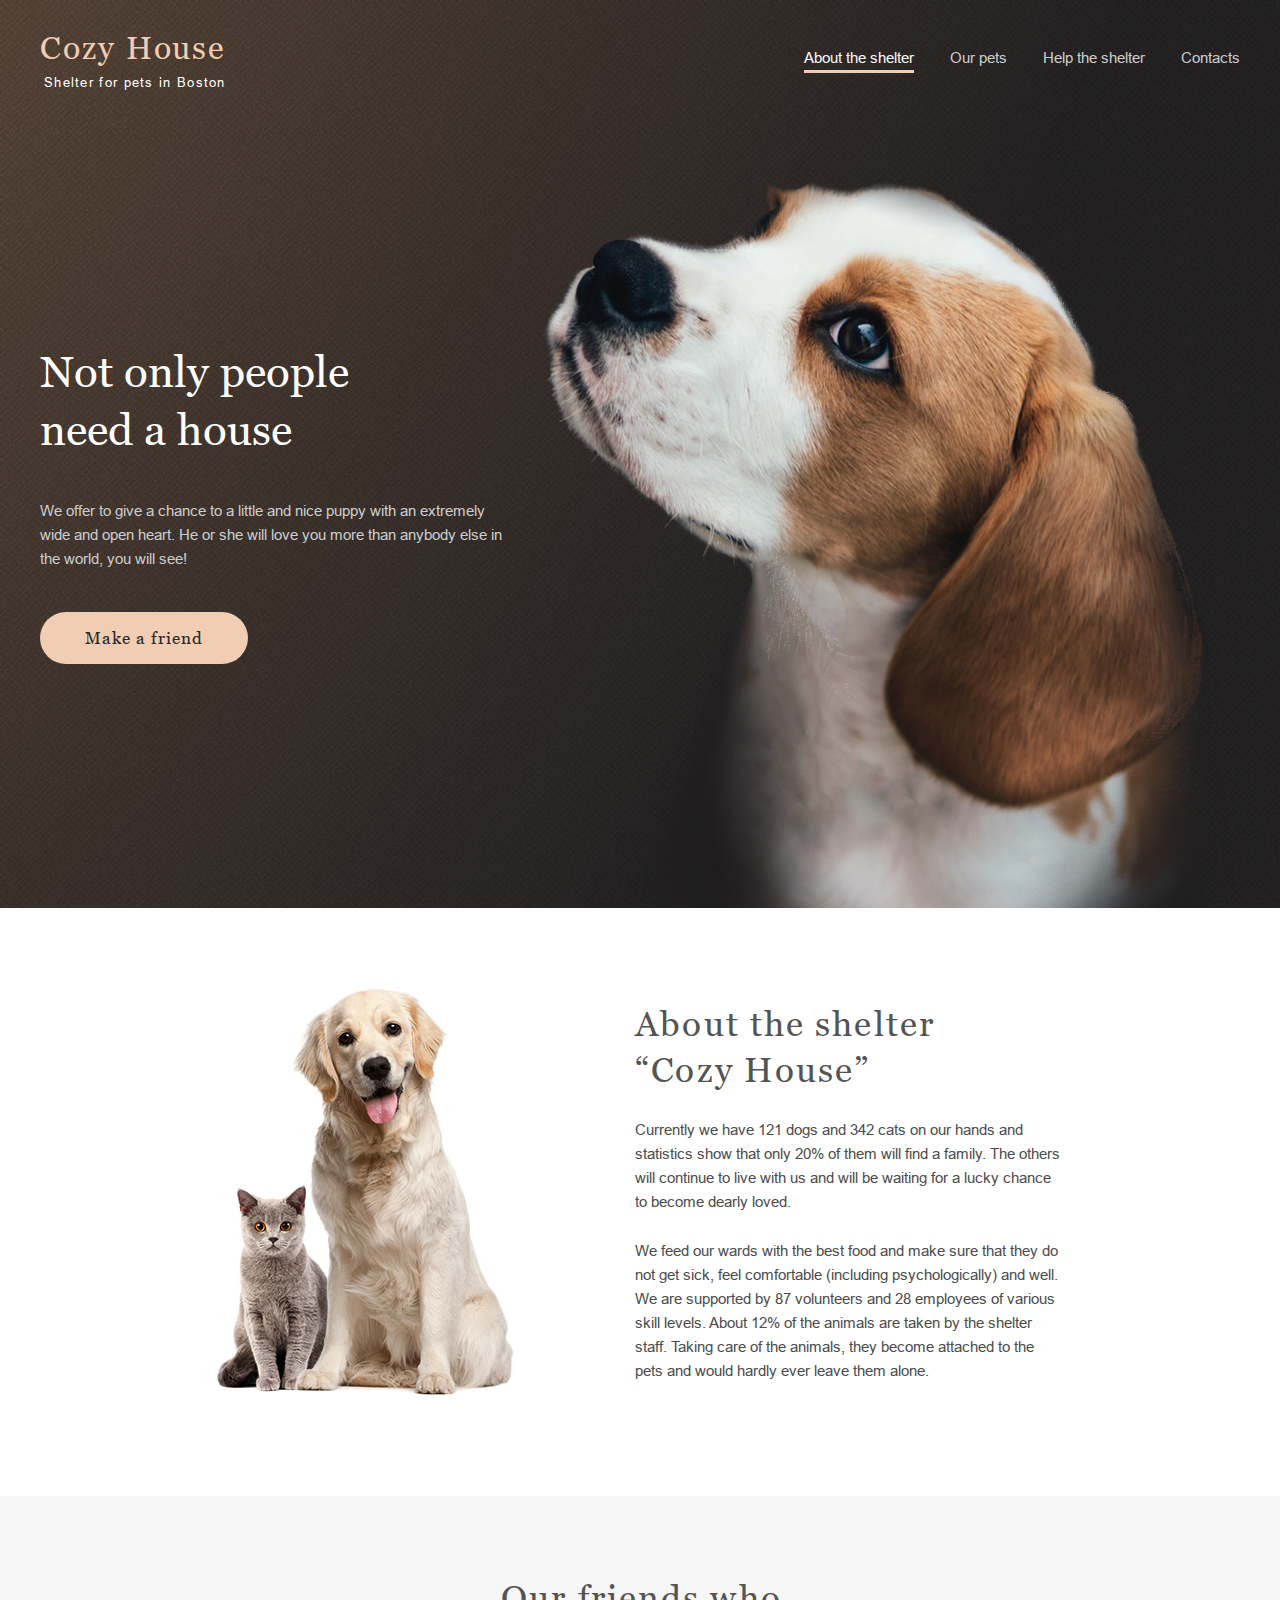
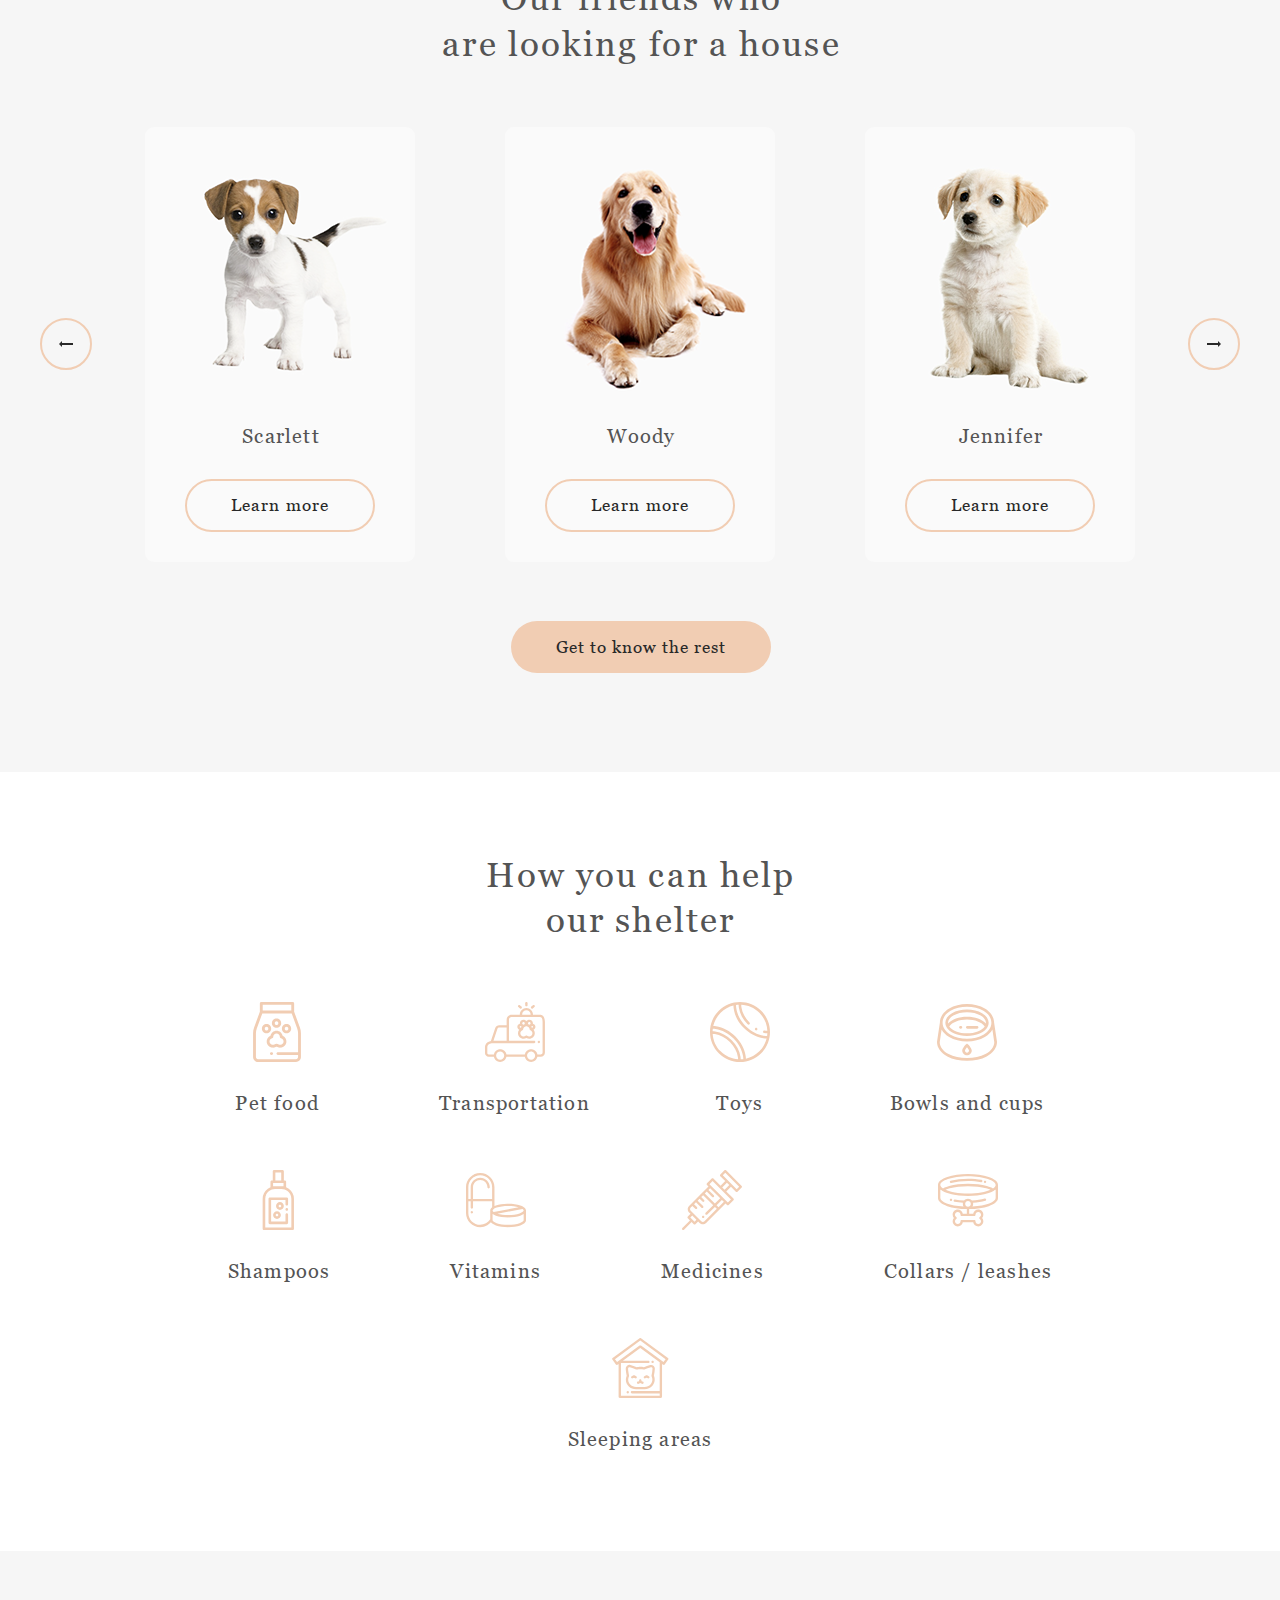
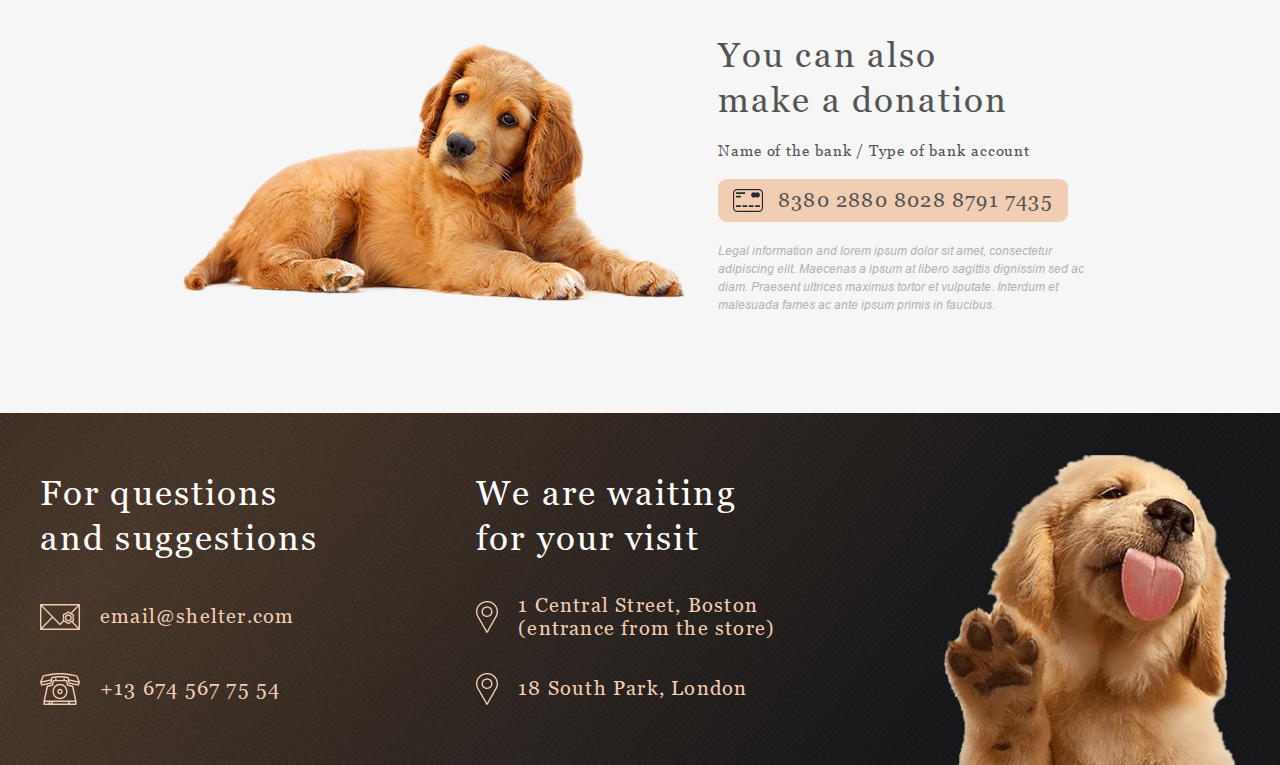
==== commit a3fa8f3a: "init: add project" ====
--- a/pages/main/index.html
+++ b/pages/main/index.html
@@ -8,12 +8,13 @@
 	<link rel="stylesheet" href="style.css">
 	<title>Shelter</title>
 	<link rel="icon" href="../../assets/icons/favicon.png" type="image/png">
+
 </head>
 
 <body>
 	<div class="wrapper">
 
-		<header class="header">
+		<header class="header ">
 			<div class="header__container __container">
 				<div class="header__logo logo">
 					<a class="logo__link" href="#no_scroll">
@@ -29,7 +30,8 @@
 				<div class="header__menu menu">
 					<nav class="menu__body">
 						<ul class="menu__list">
-							<li class="menu__item"><a class="menu__link choose-link" href="">About the shelter</a></li>
+							<li class="menu__item"><a class="menu__link choose-link" >About the shelter</a>
+							</li>
 							<li class="menu__item"><a class="menu__link" href="../pets/index.html">Our pets</a></li>
 							<li class="menu__item"><a class="menu__link" href="#help">Help the shelter</a></li>
 							<li class="menu__item"><a class="menu__link" href="#contact">Contacts</a></li>
@@ -37,10 +39,11 @@
 					</nav>
 				</div>
 				<div class="header__burger burger">
-					
-					  <a class="burger__menu"><span></span></a>
-					
-				 </div>
+
+					<a class="burger__menu"><span></span></a>
+
+				</div>
+				<div class="burger__back"></div>
 			</div>
 		</header>
 
@@ -90,44 +93,20 @@
 				<div class="ourfriends__container __container">
 					<h2 class="ourfriends__title title">Our friends who <br> are looking for a house</h2>
 
-					<div class="ourfriends__choose">
-						<div class="ourfriends__arrow-button">
+					<div class="ourfriends__choose" >
+						<div class="ourfriends__arrow-button arrow-left">
 							<div class="ourfriends__arrow-button-box">
 								<img class="ourfriends__img-arrow" src="../../assets/icons/Arrow.png" alt="arrow">
 							</div>
 						</div>
+
 						<div class="ourfriends__slider">
-							<div class="ourfriends__cards cards">
-								<div class="ourfriends__card card">
-									<div class="card__photo">
-										<img class="card__img" src="../../assets/images/katrine.png" alt="katrine">
-									</div>
-									<div class="card__name name">Katrine</div>
-									<div class="card__button">
-										<div class="card__text-button">Learn more</div>
-									</div>
-								</div>
-								<div class="ourfriends__card card">
-									<div class="card__photo">
-										<img class="card__img" src="../../assets/images/jennifer.png" alt="jennifer">
-									</div>
-									<div class="card__name name">Jennifer</div>
-									<div class="card__button">
-										<div class="card__text-button">Learn more</div>
-									</div>
-								</div>
-								<div class="ourfriends__card card">
-									<div class="card__photo">
-										<img class="card__img" src="../../assets/images/woody.png" alt="woody">
-									</div>
-									<div class="card__name name">Woody</div>
-									<div class="card__button">
-										<div class="card__text-button">Learn more</div>
-									</div>
-								</div>
-							</div>
-						</div>
-						<div class="ourfriends__arrow-button">
+							<div class="ourfriends__slider-main">
+
+							</div>
+						</div>
+
+						<div class="ourfriends__arrow-button arrow-right">
 							<div class="ourfriends__arrow-button-box">
 								<img class="ourfriends__img-arrow" src="../../assets/icons/Arrow1.png" alt="arrow">
 							</div>
@@ -147,7 +126,7 @@
 			<section id="help" class="main__help help">
 				<div class="help__container __container">
 
-					<h2 class="help__title title">How you can help our shelter</h2>
+					<h2  class="help__title title">How you can help our shelter</h2>
 
 					<div class="help__icons icons">
 
@@ -291,8 +270,8 @@
 		</footer>
 
 	</div>
-	<script src="index.js"></script>
-
+
+	<script type="module" src="./index.js"></script>
 </body>
 
 </html>--- a/pages/main/style.css
+++ b/pages/main/style.css
@@ -125,6 +125,7 @@
   border: 0;
   box-sizing: border-box;
 }
+
 a {
   text-decoration: none;
   color: inherit;
@@ -152,6 +153,7 @@
   line-height: 1;
   scroll-behavior: smooth;
 }
+
 .wrapper {
   overflow: hidden;
   display: flex;
@@ -173,10 +175,19 @@
 }
 .header__container {
   display: flex;
+  width: 100%;
   padding-top: 30px;
   justify-content: space-between;
 }
+.header__logo {
+  display: flex;
+  width: 300px;
+}
+
 .logo__link {
+  display: flex;
+  flex-direction: column;
+  width: 100%;
   transition: 0.3s;
 }
 .logo__title {
@@ -184,7 +195,7 @@
   font-family: "Georgia";
   font-style: normal;
   font-weight: 400;
-  /* font-size: 32px; */
+
   font-size: 2rem;
   line-height: 110%;
   letter-spacing: 0.06em;
@@ -194,7 +205,7 @@
   font-family: "Arial";
   font-style: normal;
   font-weight: 400;
-  /* font-size: 13px; */
+
   font-size: 0.81rem;
   line-height: 15px;
   letter-spacing: 0.1em;
@@ -207,6 +218,11 @@
   opacity: 70%;
   box-shadow: 5px 5px 30px rgba(13, 13, 13, 0.144);
 }
+.header__menu {
+  display: flex;
+  width: 100%;
+  justify-content: flex-end;
+}
 .menu__list {
   display: flex;
 }
@@ -217,11 +233,11 @@
   font-family: "Arial";
   font-style: normal;
   font-weight: 400;
-  /* font-size: 15px; */
+
   font-size: 0.94rem;
   line-height: 160%;
   color: #cdcdcd;
-  transition: 0.3s;
+  transition: color 0.3s, border-bottom 0.3s;
 }
 
 .choose-link {
@@ -252,6 +268,27 @@
 .header__burger {
   display: none;
 }
+.burger__menu {
+  transition: 0.9s;
+}
+.burger__back {
+  position: fixed;
+  visibility: hidden;
+  width: 200%;
+  height: 200%;
+  background: rgba(41, 41, 41, 0.6);
+  opacity: 0;
+  transition: opacity 0.3s;
+  z-index: -1;
+  margin: -50px -50px -50px -50px;
+}
+.burger__back.burger-open {
+  visibility: visible;
+  opacity: 1;
+
+  z-index: 54;
+}
+
 .notonly__container {
   display: flex;
   padding-top: 180px;
@@ -268,7 +305,7 @@
   font-family: "Georgia";
   font-style: normal;
   font-weight: 400;
-  /* font-size: 44px; */
+
   font-size: 2.75rem;
   line-height: 130%;
   color: #ffffff;
@@ -278,7 +315,7 @@
   font-family: "Arial";
   font-style: normal;
   font-weight: 400;
-  /* font-size: 15px; */
+
   font-size: 0.94rem;
   line-height: 160%;
   color: #cdcdcd;
@@ -299,7 +336,7 @@
   font-family: "Georgia";
   font-style: normal;
   font-weight: 400;
-  /* font-size: 17px; */
+
   font-size: 1.06rem;
   line-height: 130%;
   letter-spacing: 0.06em;
@@ -350,7 +387,7 @@
   font-family: "Georgia";
   font-style: normal;
   font-weight: 400;
-  /* font-size: 35px; */
+
   font-size: 2.19rem;
   line-height: 130%;
   letter-spacing: 0.06em;
@@ -362,11 +399,10 @@
   font-family: "Arial";
   font-style: normal;
   font-weight: 400;
-  /* font-size: 15px; */
+
   font-size: 0.94rem;
   line-height: 160%;
   color: #4c4c4c;
-  
 }
 .about__text2 {
   max-width: 430px;
@@ -374,7 +410,7 @@
   font-family: "Arial";
   font-style: normal;
   font-weight: 400;
-  /* font-size: 15px; */
+
   font-size: 0.94rem;
   line-height: 160%;
   color: #4c4c4c;
@@ -393,29 +429,43 @@
   text-align: center;
 }
 .ourfriends__choose {
-  display: flex;
+  width: 100%;
+  display: flex;
+
   justify-content: space-between;
   padding: 59px 0px 0px 0px;
 }
-
+.ourfriends__slider {
+  position: relative;
+  display: flex;
+  box-sizing: border-box;
+  max-width: 990px;
+  width: 100%;
+  height: 435px;
+  overflow: hidden;
+  justify-content: center;
+}
+
+.ourfriends__slider-main {
+  position: relative;
+  width: 100%;
+  display: flex;
+  justify-content: center;
+  gap: 90px;
+}
 .ourfriends__cards {
-  display: flex;
-  gap: 90px;
-}
-.ourfriends__arrow-button {
-  display: flex;
-  align-items: center;
-}
-.ourfriends__arrow-button-box {
-  width: 52px;
-  height: 52px;
-  border: 2px solid #f1cdb3;
-  border-radius: 100px;
-  display: flex;
-  align-items: center;
-  justify-content: center;
-  transition: 0.3s;
-}
+  position: absolute;
+  display: flex;
+  justify-content: space-between;
+  width: 100%;
+
+  animation-duration: 0.9s;
+  transition: 0.9s;
+}
+.ourfriends__cards {
+  animation-name: speed;
+}
+
 .ourfriends__card {
   display: flex;
   flex-direction: column;
@@ -424,6 +474,82 @@
   height: 435px;
   background: #fafafa;
   border-radius: 9px;
+
+  cursor: pointer;
+  animation-name: speed;
+  animation-duration: 0.9s;
+  transition: 0.9s;
+}
+
+@keyframes speed {
+  0% {
+    width: 100%;
+  }
+  100% {
+    width: 100%;
+  }
+}
+
+.card__photo {
+  flex: 1 1 auto;
+  max-width: 270px;
+  height: 270px;
+  border-radius: 9px 9px 0 0;
+  overflow: hidden;
+}
+
+.card__img {
+  max-width: 100%;
+  height: 270px;
+  object-fit: cover;
+  border-radius: 9px 9px 0px 0px;
+}
+
+.card__name {
+  padding: 29px 0px 0px 2px;
+  font-family: "Georgia";
+  font-style: normal;
+  font-weight: 400;
+  font-size: 1.25rem;
+  line-height: 23px;
+  text-align: center;
+  letter-spacing: 0.06em;
+  color: #545454;
+}
+
+.card__button {
+  padding: 31px 0px 30px 0px;
+  display: flex;
+  justify-content: center;
+}
+.card__text-button {
+  display: inline-block;
+  border: 2px solid #f1cdb3;
+  border-radius: 100px;
+  padding: 13px 44px 13px 44px;
+  font-family: "Georgia";
+  font-style: normal;
+  font-weight: 400;
+
+  font-size: 1.06rem;
+  line-height: 130%;
+  letter-spacing: 0.06em;
+  color: #292929;
+  transition: 0.3s;
+}
+
+.ourfriends__arrow-button {
+  display: flex;
+  align-items: center;
+}
+.ourfriends__arrow-button-box {
+  width: 52px;
+  height: 52px;
+  border: 2px solid #f1cdb3;
+  border-radius: 100px;
+  display: flex;
+  align-items: center;
+  justify-content: center;
   transition: 0.3s;
 }
 .ourfriends__arrow-button-box:hover {
@@ -437,42 +563,7 @@
   border: 2px solid #f1cdb3;
   cursor: pointer;
 }
-.card__img {
-  max-width: 100%;
-  border-radius: 9px 9px 0px 0px;
-}
-.card__name {
-  padding: 29px 0px 0px 2px;
-  font-family: "Georgia";
-  font-style: normal;
-  font-weight: 400;
-  /* font-size: 20px; */
-  font-size: 1.25rem;
-  line-height: 23px;
-  text-align: center;
-  letter-spacing: 0.06em;
-  color: #545454;
-}
-.card__button {
-  padding: 31px 0px 30px 0px;
-  display: flex;
-  justify-content: center;
-}
-.card__text-button {
-  display: inline-block;
-  border: 2px solid #f1cdb3;
-  border-radius: 100px;
-  padding: 13px 44px 13px 44px;
-  font-family: "Georgia";
-  font-style: normal;
-  font-weight: 400;
-  /* font-size: 17px; */
-  font-size: 1.06rem;
-  line-height: 130%;
-  letter-spacing: 0.06em;
-  color: #292929;
-  transition: 0.3s;
-}
+
 .ourfriends__button {
   display: flex;
   padding: 59px 0px 99px 2px;
@@ -494,6 +585,165 @@
   background: #fddcc4;
   border: 2px solid #fddcc4;
 }
+
+.popup {
+  position: fixed;
+  width: 100%;
+  height: 100%;
+  background: rgba(41, 41, 41, 0.6);
+  top: 0;
+  left: 0;
+  display: flex;
+  justify-content: center;
+  align-items: center;
+  opacity: 0;
+  visibility: hidden;
+  overflow-y: auto;
+  overflow-x: hidden;
+  transition: all 0.5s;
+  z-index: 1;
+}
+.popup.open {
+  opacity: 1;
+
+  visibility: visible;
+  transition: all 0.5s;
+  z-index: 3000;
+}
+.popup.open .popup__content {
+  transform: translate(0px, 0px);
+  opacity: 1;
+}
+.popup__box {
+  min-height: 100%;
+  width: 900px;
+
+  display: flex;
+  align-items: center;
+  justify-content: center;
+  z-index: 3;
+  transition: all 0.5s;
+}
+.popup__content {
+  color: #000;
+
+  background: #fafafa;
+  border-radius: 9px;
+  position: relative;
+  transition: all 0.5s;
+  opacity: 1;
+
+  transform: translate(0px, -100%);
+}
+.popup__card {
+  display: flex;
+  max-width: 900px;
+}
+.popup__img-box {
+  display: flex;
+  align-items: center;
+  flex: 1 0 55.56%;
+}
+.popup__img {
+  width: 500px;
+  height: 500px;
+  border-radius: 9px 0px 0px 9px;
+  object-fit: cover;
+}
+.popup__info {
+  display: flex;
+  flex-direction: column;
+  flex: 1 0 44.44%;
+  padding: 50px 20px 0px 29px;
+}
+.popup__title {
+  margin: 0px 0px 10px 0px;
+  font-family: "Georgia";
+  font-style: normal;
+  font-weight: 400;
+  font-size: 2.19rem;
+  line-height: 130%;
+  letter-spacing: 0.06em;
+  color: #000000;
+}
+.popup__name {
+  font-family: "Georgia";
+  font-style: normal;
+  font-weight: 400;
+  font-size: 1.25rem;
+  line-height: 115%;
+  letter-spacing: 0.06em;
+  color: #000000;
+}
+
+.popup__text {
+  font-family: "Georgia";
+  font-style: normal;
+  font-weight: 400;
+  font-size: 0.94rem;
+  padding: 41px 0px 42px 0px;
+  line-height: 110%;
+  letter-spacing: 0.06em;
+  color: #000000;
+}
+
+.popup__menu {
+  padding: 0px 0px 0px 15px;
+}
+
+.popup__block {
+  list-style: disc;
+  font-weight: 700;
+  padding: 0px 0px 12px 0px;
+  font-family: "Georgia";
+  font-style: normal;
+  font-size: 0.94rem;
+  line-height: 110%;
+  letter-spacing: 0.06em;
+  color: #000000;
+}
+.popup__block::marker {
+  color: #f1cdb3;
+  font-size: 13px;
+}
+
+.popup__age {
+}
+.block-text {
+  font-weight: 400;
+}
+
+.popup__close {
+  position: absolute;
+  right: -41px;
+  top: -52px;
+  display: flex;
+  width: 52px;
+  height: 52px;
+  justify-content: center;
+  align-items: center;
+  border: 2px solid #f1cdb3;
+  border-radius: 100px;
+  transition: 0.3s;
+}
+.popup__close-text {
+  color: #000;
+  font-size: 30px;
+  transform: rotate(45deg);
+  font-weight: 700;
+}
+
+.popup__close:hover {
+  background: #fddcc4;
+  border: 2px solid #fddcc4;
+  cursor: pointer;
+}
+.popup__close:focus,
+.popup__close:active {
+  background: #f1cdb3;
+  border: 2px solid #f1cdb3;
+  cursor: pointer;
+}
 .main__help {
   background: #ffffff;
 }
@@ -524,7 +774,7 @@
   font-family: "Georgia";
   font-style: normal;
   font-weight: 400;
-  /* font-size: 20px; */
+
   font-size: 1.25rem;
   line-height: 115%;
   letter-spacing: 0.06em;
@@ -555,7 +805,7 @@
   font-family: "Georgia";
   font-style: normal;
   font-weight: 400;
-  /* font-size: 15px; */
+
   font-size: 0.94rem;
   line-height: 110%;
   letter-spacing: 0.06em;
@@ -574,7 +824,7 @@
   font-family: "Georgia";
   font-style: normal;
   font-weight: 400;
-  /* font-size: 20px; */
+
   font-size: 1.25rem;
   line-height: 115%;
   letter-spacing: 0.06em;
@@ -598,7 +848,7 @@
   font-family: "Arial";
   font-style: italic;
   font-weight: 400;
-  /* font-size: 12px; */
+
   font-size: 0.75rem;
   line-height: 18px;
   color: #b2b2b2;
@@ -625,7 +875,7 @@
   font-family: "Georgia";
   font-style: normal;
   font-weight: 400;
-  /* font-size: 35px; */
+
   font-size: 2.19rem;
   line-height: 130%;
   letter-spacing: 0.06em;
@@ -659,7 +909,7 @@
   font-family: "Georgia";
   font-style: normal;
   font-weight: 400;
-  /* font-size: 20px; */
+
   font-size: 1.25rem;
   line-height: 115%;
   letter-spacing: 0.06em;
@@ -677,13 +927,12 @@
     background-size: cover;
   }
   .ourfriends__cards {
-    width: 375%;
-    display: flex;
-    gap: 40px;
+    width: 100%;
+    display: flex;
+    gap: 10px;
   }
   .ourfriends__slider {
-    width: 580px;
-    overflow: hidden;
+    width: 87%;
   }
   .ourfriends__button {
     padding: 60px 0px 100px 2px;
@@ -737,6 +986,7 @@
     padding: 5px 0px 0px 0px;
   }
 }
+
 @media (max-width: 1056.99px) {
   .help__icons {
     padding: 58px 39px 100px 39px;
@@ -749,6 +999,17 @@
     width: 170px;
   }
 }
+
+@media (max-width: 1030.99px) {
+  .ourfriends__card:nth-child(3) {
+    display: none;
+  }
+
+  .ourfriends__cards {
+    justify-content: space-around;
+  }
+}
+
 @media (max-width: 999.99px) {
   .about__container {
     flex-direction: column-reverse;
@@ -765,6 +1026,7 @@
   .about__img {
     width: 100%;
   }
+
   .inaddition__backphoto {
     display: flex;
     justify-content: center;
@@ -821,19 +1083,66 @@
   .icon__img {
     height: auto;
   }
+  .popup__card {
+    max-width: 630px;
+  }
+  .popup__img {
+    width: 350px;
+    height: 350px;
+    border-radius: 9px 0px 0px 9px;
+  }
+  .popup__box {
+    width: 630px;
+  }
+
+  .popup__info {
+    padding: 10px 9px 10px 11px;
+  }
+
+  .popup__name {
+    font-size: 1.25rem;
+    line-height: 115%;
+    letter-spacing: 0.06em;
+    color: #000000;
+  }
+
+  .popup__text {
+    font-size: 0.81rem;
+    padding: 20px 0px 20px 0px;
+  }
+
+  .popup__menu {
+    padding: 0px 0px 0px 15px;
+  }
+
+  .popup__block {
+    padding: 0px 0px 6px 0px;
+  }
 }
 @media (max-width: 766.99px) {
   .header__menu {
-    display: none;
-  }
+    position: fixed;
+    top: 0;
+    right: -320px;
+    height: 100%;
+    width: 320px;
+    background: #292929;
+    transition: right 0.8s;
+    z-index: 55;
+  }
+
   .header__burger {
     position: relative;
-    z-index: 5;
+    z-index: 125;
     flex: 0 0 50px;
     display: flex;
     justify-content: flex-end;
     align-items: center;
-  }
+    cursor: pointer;
+    transition: 0.8s;
+    margin: 0px -19px 0px 0px;
+  }
+
   .burger__menu {
     display: flex;
     position: relative;
@@ -853,13 +1162,53 @@
     background-color: #f1cdb3;
     height: 2px;
   }
+
+  body.burger-open {
+    overflow: hidden;
+  }
+
+  .burger__menu.burger-open {
+    transform: rotate(90deg);
+  }
+
+  .header__menu.burger-open {
+    right: 0px;
+  }
+  .menu__body {
+    display: flex;
+    height: 100%;
+    width: 100%;
+    justify-content: center;
+    position: relative;
+  }
+  .menu__list {
+    position: absolute;
+    flex-direction: column;
+    align-items: center;
+    justify-content: center;
+
+    margin-top: 248px;
+  }
+
+  .menu__item {
+    padding: 1px 0px 40px 0px;
+  }
+  .menu__link {
+    font-size: 2rem;
+  }
+  .choose-link {
+    pointer-events: auto;
+    padding: 0px 0px 7px 0px;
+  }
+  .ourfriends__cards {
+    justify-content: space-between;
+  }
 }
 @media (max-width: 744.99px) {
   .ourfriends__container {
     align-items: center;
   }
   .ourfriends__choose {
-    
     padding: 42px 0px 0px 0px;
     justify-content: center;
     flex-wrap: wrap;
@@ -871,6 +1220,9 @@
     max-width: 270px;
     overflow: hidden;
   }
+  .ourfriends__card:nth-child(2) {
+    display: none;
+  }
   .card__button {
     padding: 30px 0px 30px 0px;
   }
@@ -915,7 +1267,6 @@
     justify-content: center;
   }
   .icon__name-icon {
-    
     line-height: 110%;
     padding: 20px 0px 0px 0px;
   }
@@ -982,32 +1333,31 @@
 @media (max-width: 409.99px) {
   .notonly__title {
     padding: 0px 0px 0px 1px;
-    /* font-size: 25px; */
-	 font-size: 1.56rem;
+
+    font-size: 1.56rem;
     text-align: center;
     letter-spacing: 0.06em;
   }
   .about__title {
     padding: 41px 10px 0px 11px;
     text-align: center;
-    /* font-size: 25px; */
-	 font-size: 1.56rem;
+
+    font-size: 1.56rem;
   }
   .ourfriends__title {
-    /* font-size: 25px; */
-	 font-size: 1.56rem;
+    font-size: 1.56rem;
     padding: 42px 0px 0px 0px;
   }
   .help__title {
     padding: 42px 30px 0px 31px;
-    /* font-size: 25px; */
-	 font-size: 1.56rem;
+
+    font-size: 1.56rem;
     text-align: center;
   }
   .inaddition__title {
     padding: 42px 0px 0px 1px;
-    /* font-size: 25px; */
-	 font-size: 1.56rem;
+
+    font-size: 1.56rem;
     text-align: center;
   }
   .inaddition__content {
@@ -1023,8 +1373,7 @@
     margin: 20px 10px 0px 9px;
   }
   .inaddition__number-card-bank {
-    /* font-size: 15px; */
-	 font-size: 0.94rem;
+    font-size: 0.94rem;
     line-height: 110%;
     letter-spacing: 0.06em;
   }
@@ -1048,15 +1397,14 @@
     padding: 19px 0px 0px 0px;
     line-height: 160%;
     letter-spacing: 0.033em;
-    /* font-size: 14px; */
-	 font-size: 0.875rem;
+
+    font-size: 0.875rem;
   }
   .inaddition__card-bank {
     margin: 22px 1px 0px 0px;
   }
   .inaddition__number-card-bank {
-    /* font-size: 15px; */
-	 font-size: 0.94rem;
+    font-size: 0.94rem;
     line-height: 110%;
     letter-spacing: 0.06em;
   }
@@ -1090,8 +1438,7 @@
     height: auto;
   }
   .icon__name-icon {
-    /* font-size: 15px; */
-	 font-size: 0.94rem;
+    font-size: 0.94rem;
     line-height: 110%;
     padding: 20px 0px 0px 0px;
   }
@@ -1107,6 +1454,10 @@
   .header__logo {
     padding: 0px 0px 0px 10px;
   }
+
+  .header__burger {
+    margin: 0px 0px 0px 0px;
+  }
   .notonly__text {
     padding: 41px 0px 0px 0px;
     text-align: center;
@@ -1173,8 +1524,7 @@
     height: auto;
   }
   .icon__name-icon {
-    /* font-size: 15px; */
-	 font-size: 0.94rem;
+    font-size: 0.94rem;
     line-height: 110%;
     padding: 20px 0px 0px 0px;
   }
@@ -1187,6 +1537,53 @@
     width: 87%;
     padding: 42px 0px 42px 0px;
   }
+
+  .popup__title {
+    padding: 1px 0px 0px 2px;
+  }
+  .popup__card {
+    flex-direction: column;
+    max-width: 240px;
+  }
+
+  .popup__img-box {
+    display: none;
+  }
+  .popup__box {
+    max-height: 340px;
+    width: 240px;
+  }
+  .popup__info {
+    letter-spacing: 0.11em;
+    align-items: center;
+    padding: 10px 10px 10px 10px;
+  }
+
+  .popup__name {
+    text-align: justify;
+
+    padding: 1px 0px 0px 5px;
+  }
+
+  .popup__text {
+    letter-spacing: 0.06em;
+    font-size: 0.81rem;
+    padding: 18px 0px 22px 0px;
+    text-align: justify;
+  }
+
+  .popup__menu {
+    text-align: left;
+  }
+
+  .popup__block {
+    text-align: justify;
+    padding: 0px 0px 6px 0px;
+  }
+  .popup__close {
+    right: -30px;
+    top: -52px;
+  }
   .footer {
     background: url("../../assets/images/footer-gradient-background320.png");
     background-size: cover;
@@ -1197,8 +1594,8 @@
   }
   .footer__title {
     padding: 30px 0px 0px 0px;
-    /* font-size: 25px; */
-	 font-size: 1.56rem;
+
+    font-size: 1.56rem;
     text-align: center;
   }
   .footer__content {
@@ -1237,8 +1634,8 @@
     font-family: "Georgia";
     font-style: normal;
     font-weight: 400;
-    /* font-size: 20px; */
-	 font-size: 1.25rem;
+
+    font-size: 1.25rem;
     line-height: 115%;
     letter-spacing: 0.06em;
     color: #f1cdb3;
